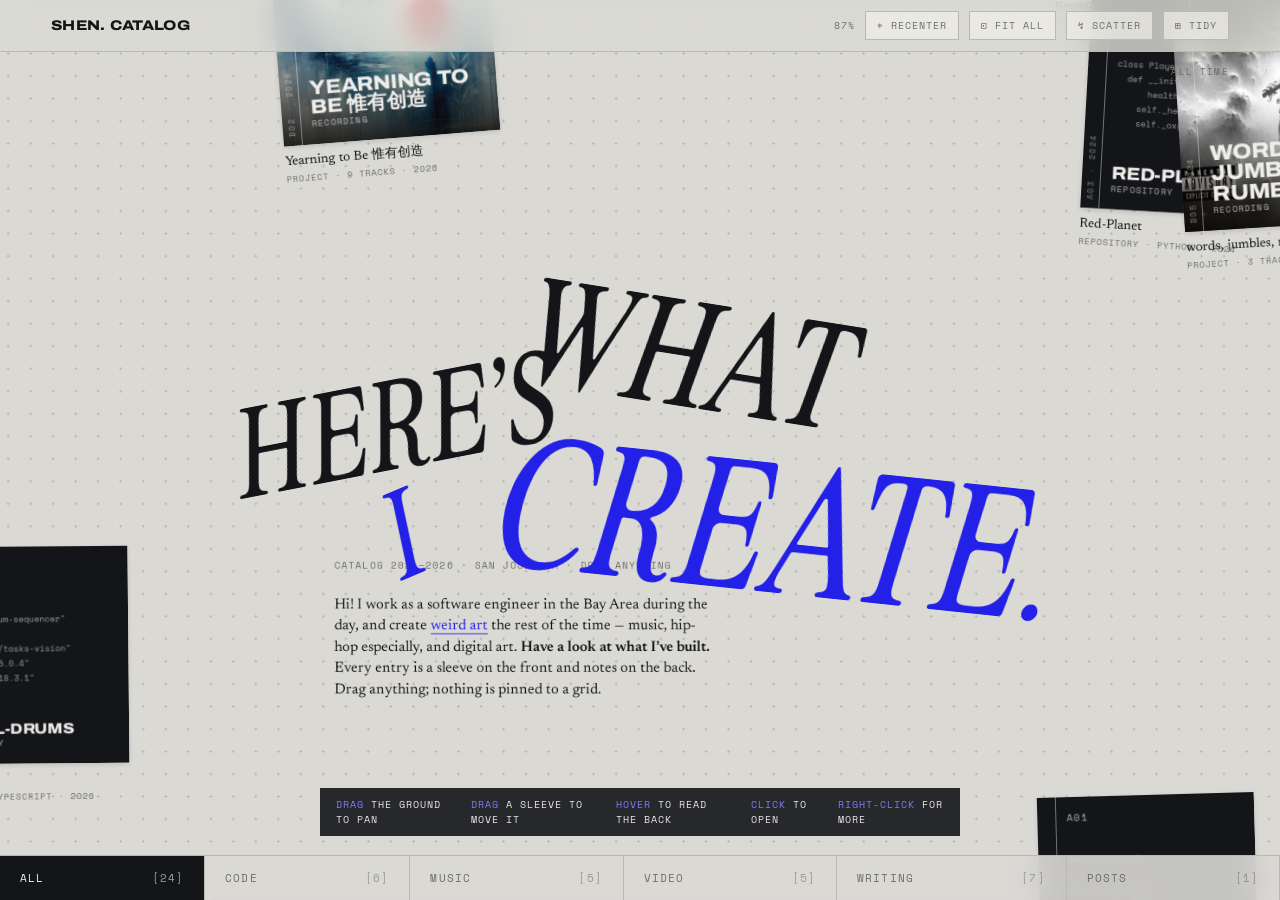
==== canvas_ver/index.html @ f528003b "bug fix" ====
<!DOCTYPE html>
<html lang="en">
<head>
<meta charset="utf-8">
<meta name="viewport" content="width=device-width, initial-scale=1, maximum-scale=1, user-scalable=no">
<title>shen. catalog</title>
<link rel="icon" type="image/png" sizes="32x32" href="favicon-32.png">
<link rel="icon" type="image/png" sizes="512x512" href="favicon.png">
<link rel="apple-touch-icon" href="apple-touch-icon.png">
<link rel="preconnect" href="https://fonts.googleapis.com">
<link rel="preconnect" href="https://fonts.gstatic.com" crossorigin>
<link href="https://fonts.googleapis.com/css2?family=Archivo:wdth,wght@62..125,400..900&family=Newsreader:ital,opsz,wght@0,6..72,300..600;1,6..72,300..500&family=Space+Mono:wght@400;700&family=Syne:wght@700;800&family=Bricolage+Grotesque:opsz,wght@12..96,400..800&family=Sedgwick+Ave+Display&family=Rubik+Wet+Paint&family=Kablammo&display=swap" rel="stylesheet">   <!-- TEMP: 4-9 are headline trials -->
<style>
/* Self-hosted from the user's own licence — see fonts/ */
@font-face{
  font-family:"ZT Formom";
  src:url("fonts/ZTFormom-Regular.woff2") format("woff2");
  font-weight:400; font-style:normal; font-display:swap;
}
@font-face{
  font-family:"ZT Formom";
  src:url("fonts/ZTFormom-Italic.woff2") format("woff2");
  font-weight:400; font-style:italic; font-display:swap;
}

:root{
  --page:#DAD9D4;
  --paper:#EFEEEA;
  --ash:#C6C5BF;
  --ink:#131519;
  --ink-soft:#6E6F6A;
  --rule:#B9B8B2;
  --accent:#2320E8;        /* electric blue */
  --accent-deep:#1512A0;
  --accent-lift:#7C7AFF;   /* lifted, for use on the dark detail panel */

  --panel:#191919;
  --panel-line:#2C2C2C;
  --panel-text:#E8E7E3;
  --panel-soft:#8F8F8F;

  --display:"Archivo","Helvetica Neue",Arial,sans-serif;
  --body:"Newsreader",Georgia,"Times New Roman",serif;
  --mono:"Space Mono",ui-monospace,SFMono-Regular,Menlo,monospace;

  /* the big headline, swappable — see the FONTS trial block */
  --hero-family:"ZT Formom","Archivo",sans-serif;
  --hero-vf:normal;
  --hero-weight:400;
  --hero-style:italic;   /* option 2 — the drawn Italic cut */
  --hero-size:118px;
  --hero-lh:.84;
  --hero-ls:-.01em;
  --hero-tt:uppercase;

  --gutter:clamp(18px,4vw,56px);
  --bar:52px;
}

*{box-sizing:border-box}
html,body{margin:0;padding:0;height:100%;overflow:hidden;overscroll-behavior:none}
body{
  background:var(--page);
  color:var(--ink);
  font-family:var(--body);
  font-size:17px;
  line-height:1.5;
  -webkit-font-smoothing:antialiased;
  touch-action:none;
}
a{color:inherit}
button{font:inherit;color:inherit}

.mono{
  font-family:var(--mono);
  font-size:11px;
  letter-spacing:.1em;
  text-transform:uppercase;
}

/* ══════════════ the plane ══════════════ */

#canvas{
  position:fixed;
  inset:0;
  cursor:grab;
  user-select:none;
  -webkit-user-select:none;
  background-image:radial-gradient(circle, rgba(19,21,25,.16) 1px, transparent 1px);
  background-size:26px 26px;
  background-position:0 0;
}
#canvas.is-panning{cursor:grabbing}

#plane{
  position:absolute;
  top:0;left:0;
  width:0;height:0;
  transform-origin:0 0;
  will-change:transform;
}
#plane.is-eased{transition:transform .58s cubic-bezier(.22,.72,.16,1)}

/* every free-floating thing on the plane */
.node{
  position:absolute;
  margin:0;
  transform-origin:50% 50%;
  cursor:grab;
  user-select:none;
  -webkit-user-select:none;
  transition:opacity .3s ease, filter .3s ease;
}
.node.is-dragging{cursor:grabbing}
.node.is-dimmed{opacity:.14;filter:saturate(.2);pointer-events:none}
/* while a filter has gathered the matches, the rest step off the plane */
.node.is-hidden{opacity:0;pointer-events:none}

/* ══════════════ the sleeve ══════════════ */

.sleeve{
  width:100%;
  aspect-ratio:1/1;
  perspective:1400px;
}
.sleeve__inner{
  position:relative;
  width:100%;
  height:100%;
  transform-style:preserve-3d;
  transition:transform .62s cubic-bezier(.2,.75,.2,1), box-shadow .3s ease;
  box-shadow:0 2px 5px rgba(19,21,25,.14);
}
.node:hover .sleeve__inner{box-shadow:0 22px 46px rgba(19,21,25,.26)}
.node.is-dragging .sleeve__inner{
  box-shadow:0 34px 70px rgba(19,21,25,.34);
  transition:box-shadow .18s ease;
}
.node.is-flipped .sleeve__inner{transform:rotateY(180deg)}
.node:focus-visible{outline:none}
.node:focus-visible .sleeve__inner{outline:2px solid var(--accent);outline-offset:5px}

.face{
  position:absolute;
  inset:0;
  backface-visibility:hidden;
  -webkit-backface-visibility:hidden;
  overflow:hidden;
  display:flex;
  flex-direction:column;
}
.face--back{
  transform:rotateY(180deg);
  background:var(--paper);
  border:1px solid var(--ink);
  padding:16px;
  justify-content:space-between;
}

.spine{
  position:absolute;
  left:0;top:0;bottom:0;
  width:22px;
  border-right:1px solid currentColor;
  opacity:.5;
  display:flex;
  align-items:flex-end;
  justify-content:center;
  padding-bottom:10px;
}
.spine span{
  writing-mode:vertical-rl;
  transform:rotate(180deg);
  font-family:var(--mono);
  font-size:9px;
  letter-spacing:.18em;
}

.face--front{padding:16px 16px 16px 34px;justify-content:space-between}
.face--code{background:var(--ink);color:var(--paper)}
.face--music{background:var(--accent);color:var(--paper)}

/* real sleeve art, full-bleed under the type */
.art{position:absolute;inset:0;width:100%;height:100%;object-fit:cover;z-index:0}
.face--music:has(.art)::after{
  content:"";position:absolute;inset:0;z-index:1;pointer-events:none;
  background:linear-gradient(180deg,
    rgba(12,10,8,.58) 0%, rgba(12,10,8,0) 30%,
    rgba(12,10,8,0) 46%, rgba(12,10,8,.88) 100%);
}
.face--music > *:not(.art):not(.spine){position:relative;z-index:2}
.face--music .spine{z-index:2}
.face--video{background:var(--paper);color:var(--ink);border:1px solid var(--ink)}
.face--writing{background:var(--paper);color:var(--ink);border:1px solid var(--ink)}
.face--post{background:var(--ash);color:var(--ink);border:1px solid var(--ink)}

.cover__no{font-family:var(--mono);font-size:11px;letter-spacing:.12em;opacity:.75}
.cover__title{
  font-family:var(--display);
  font-variation-settings:"wdth" 112,"wght" 800;
  /* sleeves are not all one size (a post is 198px, a film 268px), so the
     title scales with its own sleeve instead of overrunning the small ones */
  font-size:calc(var(--sleeve, 250) * 0.092px);
  overflow-wrap:break-word;
  hyphens:auto;
  line-height:.95;
  letter-spacing:-.01em;
  text-transform:uppercase;
  margin:0;
}
.cover__foot{font-family:var(--mono);font-size:10px;letter-spacing:.12em;text-transform:uppercase;opacity:.75}

.frag{font-family:var(--mono);font-size:10px;line-height:1.7;opacity:.62;white-space:pre;overflow:hidden;margin:0}
.disc{
  align-self:center;width:46%;aspect-ratio:1;border-radius:50%;
  border:1px solid currentColor;display:grid;place-items:center;position:relative;
}
.disc::before,.disc::after{content:"";position:absolute;border-radius:50%;border:1px solid currentColor;opacity:.45}
.disc::before{inset:9%}
.disc::after{inset:20%}
.disc b{width:12%;aspect-ratio:1;border-radius:50%;background:currentColor;position:relative;z-index:1}
.frame{flex:1;margin:10px 0;border-top:9px solid var(--ink);border-bottom:9px solid var(--ink);display:grid;place-items:center}
.frame svg{width:34px;height:34px}
.frame--still{display:block;overflow:hidden;min-height:0}
.frame--still img{width:100%;height:100%;object-fit:cover;display:block}
.pull{font-family:var(--body);font-size:17px;line-height:1.28;margin:0;max-width:22ch}
.pull span{color:var(--accent)}
.postmark{font-family:var(--display);font-variation-settings:"wdth" 62,"wght" 900;font-size:72px;line-height:.7;color:var(--accent)}

/* liner back */
.liner__top{display:flex;justify-content:space-between;color:var(--ink-soft)}
.liner__title{
  font-family:var(--display);
  font-variation-settings:"wdth" 100,"wght" 750;
  font-size:18px;line-height:1.05;text-transform:uppercase;margin:14px 0 8px;
}
.liner__body{font-size:14px;line-height:1.35;margin:0;color:#2A2C30}
.liner__rows{
  margin:12px 0 0;border-top:1px solid var(--rule);
  font-family:var(--mono);font-size:10px;letter-spacing:.06em;
  text-transform:uppercase;color:var(--ink-soft);
}
.liner__row{display:flex;justify-content:space-between;gap:8px;padding:5px 0;border-bottom:1px solid var(--rule)}
.liner__row b{color:var(--ink);font-weight:400}
.liner__scroll{overflow:hidden;flex:1;min-height:0}
.liner__cta{
  margin-top:12px;display:inline-flex;align-items:center;gap:7px;
  font-family:var(--mono);font-size:10px;letter-spacing:.14em;text-transform:uppercase;
  color:var(--accent);border-bottom:1px solid var(--accent);padding-bottom:2px;
}

/* caption under sleeve */
.caption{padding-top:10px;pointer-events:none}
.caption__title{font-family:var(--body);font-size:15px;line-height:1.2;margin:0 0 3px}
.caption__meta{margin:0;color:var(--ink-soft);font-family:var(--mono);font-size:10px;letter-spacing:.1em;text-transform:uppercase}

/* ══════════════ title block on the plane ══════════════ */

.titleblock{width:620px}

/* each headline word is its own object on the plane */
.word{
  font-family:var(--hero-family);
  font-variation-settings:var(--hero-vf);
  font-weight:var(--hero-weight);
  font-style:var(--hero-style);
  line-height:.8;
  letter-spacing:var(--hero-ls);
  text-transform:var(--hero-tt);
  white-space:nowrap;
  color:var(--ink);
  padding:.06em .04em;
}
.word--accent{color:var(--accent)}
.word:hover{filter:drop-shadow(0 10px 18px rgba(19,21,25,.22))}
.node.is-dragging.word{filter:drop-shadow(0 26px 40px rgba(19,21,25,.32))}
.titleblock .eyebrow{color:var(--ink-soft);margin:0 0 18px}
.titleblock .note{margin:26px 0 0;max-width:44ch;font-size:17px;line-height:1.45}
.titleblock .note b{font-weight:600}
.titleblock .note a{color:var(--accent);text-decoration:none;border-bottom:1px solid var(--accent)}
.titleblock .note a:hover{color:var(--accent-deep);border-color:var(--accent-deep)}


/* ══════════════ the period plug ══════════════ */

/* Tucked against the right edge. Closed it is just its own readout; clicking
   unrolls a long, tight strip. No card around it. */
.plug{
  position:fixed;
  top:calc(var(--bar) + 13px);
  right:var(--gutter);
  z-index:30;
  display:flex;flex-direction:column;align-items:flex-end;gap:6px;
  user-select:none;
}
.plug__toggle{
  all:unset;cursor:pointer;
  font-family:var(--mono);font-size:9px;letter-spacing:.13em;text-transform:uppercase;
  color:var(--ink-soft);
  transition:color .18s ease;
}
.plug__toggle:hover{color:var(--ink)}
.plug__toggle:focus-visible{outline:2px solid var(--accent);outline-offset:3px}
.plug.is-open .plug__toggle{color:var(--ink)}

.plug__body{
  width:320px;
  opacity:0;
  visibility:hidden;          /* authoritative: never a ghost mid-transition */
  transform:translateY(-5px);
  pointer-events:none;
  transition:opacity .2s ease,
             transform .22s cubic-bezier(.2,.75,.2,1),
             visibility 0s linear .2s;
}
.plug.is-open .plug__body{
  opacity:1;
  visibility:visible;
  transform:none;
  pointer-events:auto;
  transition-delay:0s;
}

.plug__strip{
  position:relative;width:100%;height:11px;
  background:rgba(239,238,234,.7);
  cursor:ew-resize;
  overflow:hidden;
}
.plug__wash{position:absolute;inset:0;pointer-events:none}
.plug__band{
  position:absolute;top:0;bottom:0;
  background:rgba(19,21,25,.10);
  border-left:1px solid var(--ink);
  border-right:1px solid var(--ink);
  pointer-events:none;
  transition:left .2s cubic-bezier(.2,.75,.2,1),
             width .2s cubic-bezier(.2,.75,.2,1),
             opacity .2s ease;
}
.plug__scale{
  display:flex;justify-content:space-between;
  margin-top:3px;
  font-family:var(--mono);font-size:8px;letter-spacing:.1em;color:var(--ink-soft);
}

@media(max-width:720px){
  /* mobile just needs the work to show up */
  .plug{display:none}
}

/* ══════════════ chrome ══════════════ */

.topbar{
  position:fixed;top:0;left:0;right:0;z-index:30;
  height:var(--bar);
  display:flex;align-items:center;justify-content:space-between;gap:16px;
  padding:0 var(--gutter);
  background:rgba(218,217,212,.82);
  backdrop-filter:blur(14px);
  -webkit-backdrop-filter:blur(14px);
  border-bottom:1px solid var(--rule);
  pointer-events:none;
}
.topbar > *{pointer-events:auto}
.topbar__name{
  font-family:var(--display);
  font-variation-settings:"wdth" 118,"wght" 800;
  font-size:14px;letter-spacing:.02em;text-transform:uppercase;
}
.topbar__right{display:flex;align-items:center;gap:10px;color:var(--ink-soft)}

.tool{
  border:1px solid var(--rule);
  background:rgba(239,238,234,.7);
  padding:6px 11px;
  font-family:var(--mono);font-size:10px;letter-spacing:.1em;text-transform:uppercase;
  cursor:pointer;
  transition:background .16s ease, border-color .16s ease, color .16s ease;
}
.tool:hover{background:var(--paper);border-color:var(--ink);color:var(--ink)}
.tool[aria-pressed="true"]{background:var(--ink);border-color:var(--ink);color:var(--paper)}

.zoomreadout{
  font-family:var(--mono);font-size:10px;letter-spacing:.1em;
  color:var(--ink-soft);min-width:44px;text-align:right;
}

/* bottom rail: filters */
.rail{
  position:fixed;left:0;right:0;bottom:0;z-index:30;
  display:flex;align-items:stretch;
  background:rgba(218,217,212,.9);
  backdrop-filter:blur(14px);
  -webkit-backdrop-filter:blur(14px);
  border-top:1px solid var(--rule);
  overflow-x:auto;
}
.chip{
  flex:1 0 auto;
  display:flex;align-items:center;justify-content:space-between;gap:14px;
  padding:14px 20px;
  border:0;border-right:1px solid var(--rule);
  background:transparent;cursor:pointer;
  font-family:var(--mono);font-size:11px;letter-spacing:.1em;text-transform:uppercase;
  color:var(--ink-soft);
  transition:background .16s ease,color .16s ease;
}
.chip:hover:not(:disabled){background:var(--paper);color:var(--ink)}
/* the pressed state has to out-rank :hover, or the active chip goes pale under the cursor */
.chip[aria-pressed="true"]:not(:disabled){background:var(--ink);color:var(--paper)}
.chip:disabled{opacity:.4;cursor:default}
.chip .count{opacity:.6}

/* hint, fades out */
.hint{
  position:fixed;left:50%;bottom:64px;transform:translateX(-50%);
  z-index:29;
  display:flex;gap:18px;align-items:center;
  padding:9px 16px;
  background:rgba(19,21,25,.9);
  color:var(--panel-text);
  font-family:var(--mono);font-size:10px;letter-spacing:.1em;text-transform:uppercase;
  pointer-events:none;
  transition:opacity .6s ease;
}
.hint b{color:var(--accent-lift);font-weight:400}
.hint.is-gone{opacity:0}

/* TEMP — readout for the font (1-9) and headline-layout (Q) switches. */
.accenttag{
  position:fixed;left:var(--gutter);bottom:64px;z-index:29;
  padding:7px 13px;
  background:var(--accent);color:#FFF6F1;
  font-family:var(--mono);font-size:10px;letter-spacing:.12em;text-transform:uppercase;
  opacity:0;transition:opacity .25s ease;pointer-events:none;
}
.accenttag.is-show{opacity:1}

/* ══════════════ right-click menu ══════════════ */

.ctxmenu{
  position:fixed;z-index:60;
  min-width:184px;
  background:var(--paper);
  border:1px solid var(--ink);
  box-shadow:0 18px 40px rgba(19,21,25,.28);
  display:none;
  padding:4px 0;
}
.ctxmenu.is-open{display:block}
.ctxmenu__head{
  padding:8px 13px 9px;
  border-bottom:1px solid var(--rule);
  font-family:var(--mono);font-size:9.5px;letter-spacing:.12em;text-transform:uppercase;
  color:var(--ink-soft);
  white-space:nowrap;overflow:hidden;text-overflow:ellipsis;
}
.ctxmenu button{
  display:flex;width:100%;justify-content:space-between;gap:18px;
  padding:8px 13px;border:0;background:transparent;text-align:left;cursor:pointer;
  font-family:var(--mono);font-size:10.5px;letter-spacing:.06em;text-transform:uppercase;
  color:var(--ink);
}
.ctxmenu button:hover{background:var(--ink);color:var(--paper)}
.ctxmenu button:hover kbd{color:var(--paper)}
.ctxmenu kbd{font-family:var(--mono);font-size:9.5px;color:var(--ink-soft);background:none}

/* ══════════════ detail page — dark, so the player sits flush in it ══════════════ */

.detail{
  position:fixed;inset:0;z-index:70;
  display:none;
  background:rgba(12,13,15,.66);
  backdrop-filter:blur(3px);
  -webkit-backdrop-filter:blur(3px);
}
.detail.is-open{display:block}
.detail__sheet{
  position:absolute;
  top:0;right:0;bottom:0;
  width:min(660px,100%);
  background:var(--panel);
  color:var(--panel-text);
  border-left:1px solid var(--panel-line);
  overflow-y:auto;
  padding:clamp(24px,4vw,46px);
  animation:slide .42s cubic-bezier(.2,.75,.2,1);
  scrollbar-color:var(--panel-line) transparent;
}
@keyframes slide{from{transform:translateX(28px);opacity:0}to{transform:none;opacity:1}}

.detail__close{
  position:absolute;top:16px;right:clamp(24px,4vw,46px);
  border:1px solid var(--panel-line);background:transparent;
  padding:6px 11px;cursor:pointer;
  font-family:var(--mono);font-size:10px;letter-spacing:.1em;text-transform:uppercase;
  color:var(--panel-soft);
}
.detail__close:hover{border-color:var(--panel-soft);color:var(--panel-text)}

.detail__no{
  font-family:var(--mono);font-size:10px;letter-spacing:.14em;text-transform:uppercase;
  color:var(--accent-lift);
}
.detail__title{
  font-family:var(--display);
  font-variation-settings:"wdth" 116,"wght" 830;
  font-size:clamp(32px,5vw,58px);
  line-height:.9;letter-spacing:-.02em;text-transform:uppercase;
  color:var(--panel-text);
  margin:14px 0 0;
}
.detail__format{
  margin:14px 0 0;
  font-family:var(--mono);font-size:10px;letter-spacing:.12em;text-transform:uppercase;
  color:var(--panel-soft);
}
.detail__blurb{margin:24px 0 0;font-size:19px;line-height:1.42;max-width:52ch;color:var(--panel-text)}
.detail__alt{margin:10px 0 0;font-size:15px;line-height:1.4;color:var(--panel-soft);max-width:52ch}

/* no wrapper chrome — the embed brings its own card, let it meet the sheet directly.
   the player itself lives in #deck, which parks over this reserved box; the slot only
   holds the space so the sheet's rhythm is unchanged. */
.detail__slot{margin:28px 0 0}
.detail__slot--ratio{aspect-ratio:16/9}

/* a record we can play ourselves: sleeve on the left, the transport lives in the bar */
.record{display:flex;gap:20px;align-items:flex-end;height:auto!important}
.record__art{
  width:clamp(120px,26%,172px);aspect-ratio:1;object-fit:cover;
  border:1px solid var(--panel-line);background:#0F1013;flex:0 0 auto;
}
.record__side{flex:1 1 auto;min-width:0;padding-bottom:4px}
.record__play{
  display:inline-flex;align-items:center;gap:10px;
  border:1px solid var(--panel-text);background:transparent;color:var(--panel-text);
  padding:10px 16px;cursor:pointer;
  font-family:var(--mono);font-size:11px;letter-spacing:.14em;text-transform:uppercase;
}
.record__play:hover{background:var(--panel-text);color:var(--panel)}
.record__play svg{width:11px;height:11px;fill:currentColor}
.record__note{
  margin:12px 0 0;
  font-family:var(--mono);font-size:10px;letter-spacing:.1em;text-transform:uppercase;
  color:var(--panel-soft);
}

/* tracklist rows become the queue once we own the audio */
.detail__track--live{cursor:pointer}
.detail__track--live:hover span:first-child{color:var(--accent-lift)}
.detail__track--on span:first-child{color:var(--accent-lift)}
.detail__track--on span:first-child::before{content:"▸ ";}

/* shown instead of a player when the deck is busy with another record */
.detail__takeover{
  width:100%;height:100%;
  display:flex;align-items:center;justify-content:center;gap:10px;
  padding:20px;text-align:center;
  border:1px dashed var(--panel-line);background:transparent;cursor:pointer;
  font-family:var(--mono);font-size:10.5px;letter-spacing:.1em;text-transform:uppercase;
  color:var(--panel-soft);
}
.detail__takeover:hover{border-color:var(--panel-soft);color:var(--panel-text)}

.detail__rows{
  margin:28px 0 0;border-top:1px solid var(--panel-line);
  font-family:var(--mono);font-size:10.5px;letter-spacing:.06em;text-transform:uppercase;
  color:var(--panel-soft);
}
.detail__rows .liner__row{padding:9px 0;border-bottom:1px solid var(--panel-line)}
.detail__rows .liner__row b{color:var(--panel-text)}

.detail__tracks{margin:28px 0 0}
.detail__tracks h4{
  margin:0 0 10px;
  font-family:var(--mono);font-size:10px;letter-spacing:.14em;text-transform:uppercase;
  color:var(--panel-soft);font-weight:400;
}
.detail__track{
  display:flex;justify-content:space-between;gap:16px;
  padding:7px 0;border-bottom:1px solid var(--panel-line);
  font-size:15px;color:var(--panel-text);
}
.detail__track span:last-child{font-family:var(--mono);font-size:11px;color:var(--panel-soft)}

.detail__cta{
  margin-top:30px;display:inline-flex;align-items:center;gap:9px;
  font-family:var(--mono);font-size:11px;letter-spacing:.14em;text-transform:uppercase;
  color:#F7F2EE;background:var(--accent);padding:12px 18px;text-decoration:none;
}
.detail__cta:hover{background:var(--accent-deep)}
/* nothing to link to yet — a ghost, not a faded button */
.detail__cta--soon{background:transparent;border:1px solid var(--panel-line);color:var(--panel-soft);cursor:default}

/* ══════════════ the reader ══════════════
   An article is a real page: its own file, its own <head>, its own CSS, its own
   URL, and landing on it directly still serves exactly that. What we cannot do
   is *navigate* to it from here — a top-level navigation tears this document
   down and takes barAudio with it. So the catalog frames the article instead
   and pushes its real address. The bar outranks this at z 75, so the music
   plays straight through and stays under your thumb while you read. */
.reader{
  position:fixed;inset:0;z-index:74;
  background:var(--page);
  display:none;
}
.reader.is-open{display:block}
.reader__frame{display:block;width:100%;height:100%;border:0}

/* ══════════════ the now-playing bar ══════════════
   our own transport over our own <audio>, because a cross-origin embed can be neither
   styled nor controlled. the <audio> lives in the bar and the bar never unmounts, so
   sound carries across panning, filtering and every sheet you open. */
.bar{
  position:fixed;
  right:var(--bar-r,var(--gutter));
  bottom:var(--bar-b,calc(var(--rail-h,48px) + 16px));
  z-index:75;
  --bar-w:min(430px,calc(100vw - 2 * var(--gutter)));
  /* closed it is the sleeve and nothing else — no pane, no padding, no border.
     the glass lives on ::before and fades in only when the tile opens. */
  width:48px;
  display:none;align-items:center;gap:13px;
  padding:0;
  border-radius:12px;
  overflow:hidden;                  /* the transport is clipped away when closed */
  color:var(--ink);
  cursor:grab;
  touch-action:none;                /* we drag it ourselves */
  background:none;
  border:0;
  box-shadow:0 8px 20px rgba(19,21,25,.28);   /* the sleeve's own drop, not a pane's */
  animation:deck-rise .3s cubic-bezier(.2,.75,.2,1);
  transition:width .34s cubic-bezier(.2,.75,.2,1),
             padding .34s cubic-bezier(.2,.75,.2,1),
             border-radius .3s ease,
             box-shadow .28s ease;
}
/* white glass: a bright tint over a heavy blur, a near-white hairline, and a
   highlight along the top edge — the catch of light is what reads as a pane */
.bar::before{
  content:"";position:absolute;inset:0;z-index:0;
  border-radius:inherit;
  background:
    linear-gradient(180deg,rgba(255,255,255,.66),rgba(255,255,255,.34)),
    rgba(255,255,255,.22);
  backdrop-filter:blur(24px) saturate(180%);
  -webkit-backdrop-filter:blur(24px) saturate(180%);
  border:1px solid rgba(255,255,255,.72);
  box-shadow:
    inset 0 1px 0 rgba(255,255,255,.9),
    0 16px 40px rgba(19,21,25,.20),
    0 2px 6px rgba(19,21,25,.10);
  opacity:0;transition:opacity .26s ease;
  pointer-events:none;
}
.bar:hover::before,.bar.is-open::before{opacity:1}
/* without backdrop-filter the tint alone would be a smear — go opaque instead */
@supports not ((backdrop-filter:blur(1px)) or (-webkit-backdrop-filter:blur(1px))){
  .bar::before{background:rgba(244,243,240,.97);border-color:rgba(19,21,25,.14)}
}
.bar.is-live{display:flex}
.bar > *{position:relative;z-index:1}        /* above the pane */
.bar:hover,.bar.is-open{
  width:var(--bar-w);padding:10px 12px 15px;border-radius:16px;
  box-shadow:none;                            /* ::before carries it once open */
}
.bar.is-dragging{cursor:grabbing;transition:none}
.bar.is-dragging *{pointer-events:none}

/* the sleeve is the one thing that never hides */
.bar__cover{
  position:relative;flex:0 0 auto;
  width:48px;height:48px;border-radius:12px;overflow:hidden;
  transition:width .34s cubic-bezier(.2,.75,.2,1),
             height .34s cubic-bezier(.2,.75,.2,1),
             border-radius .3s ease,
             box-shadow .28s ease;
}
.bar:hover .bar__cover,.bar.is-open .bar__cover{box-shadow:0 1px 3px rgba(19,21,25,.3)}
.bar:hover .bar__cover,.bar.is-open .bar__cover{width:38px;height:38px;border-radius:7px}
.bar__art{display:block;width:100%;height:100%;object-fit:cover;background:rgba(19,21,25,.1)}

/* three bars over the sleeve, so a closed tile still says it is playing */
.bar__eq{
  position:absolute;left:0;right:0;bottom:0;height:64%;
  display:flex;align-items:flex-end;justify-content:center;gap:2px;
  padding-bottom:5px;
  background:linear-gradient(180deg,rgba(10,11,13,0),rgba(10,11,13,.6));
  transition:opacity .16s ease;
}
.bar__eq i{
  width:2px;height:4px;border-radius:1px;background:#FFF;transform-origin:bottom;
  animation:eq .78s ease-in-out infinite alternate;
}
.bar__eq i:nth-child(2){animation-duration:.54s}
.bar__eq i:nth-child(3){animation-duration:.96s}
@keyframes eq{from{transform:scaleY(1)}to{transform:scaleY(3.6)}}
.bar.is-paused .bar__eq i{animation-play-state:paused}
/* open, the transport says it better than the bars do */
.bar:hover .bar__eq,.bar.is-open .bar__eq{opacity:0}

/* everything but the sleeve fades in as the tile opens */
.bar__transport,.bar__id,.bar__more,.bar__seek{opacity:0;transition:opacity .16s ease}
.bar:hover .bar__transport,.bar.is-open .bar__transport,
.bar:hover .bar__id,.bar.is-open .bar__id,
.bar:hover .bar__more,.bar.is-open .bar__more,
.bar:hover .bar__seek,.bar.is-open .bar__seek{opacity:1;transition-delay:.09s}

.bar__transport{display:flex;align-items:center;gap:11px;flex:0 0 auto}
.bar__btn{
  border:0;background:transparent;cursor:pointer;color:var(--ink);
  padding:2px;line-height:0;
}
.bar__btn svg{fill:currentColor;display:block}
.bar__btn--step svg{width:20px;height:20px}
.bar__btn--play svg{width:26px;height:26px}
.bar__btn--loop svg{width:17px;height:17px}
.bar__btn--loop{color:rgba(19,21,25,.42)}
.bar__btn--loop[aria-pressed="true"]{color:var(--accent)}
.bar__btn:hover{color:var(--accent)}
.bar__btn:focus-visible{outline:2px solid var(--accent);outline-offset:3px}

.bar__id{flex:1 1 auto;min-width:0;display:flex;flex-direction:column;gap:2px}
.bar__title{
  font-size:15px;font-weight:500;
  overflow:hidden;text-overflow:ellipsis;white-space:nowrap;
}
.bar__sub{
  font-family:var(--mono);font-size:9.5px;letter-spacing:.12em;text-transform:uppercase;
  color:var(--ink-soft);
  overflow:hidden;text-overflow:ellipsis;white-space:nowrap;
}
.bar__more{
  flex:0 0 auto;border:0;background:transparent;cursor:pointer;
  color:rgba(19,21,25,.5);letter-spacing:.16em;font-size:15px;padding:4px 6px;
}
.bar__more:hover{color:var(--ink)}

.bar__seek{
  position:absolute;left:12px;right:12px;bottom:7px;height:3px;
  background:rgba(19,21,25,.16);border-radius:2px;overflow:hidden;cursor:pointer;
}
/* the line is 3px but the grab area is not */
.bar__seek::before{content:"";position:absolute;left:0;right:0;top:-7px;height:14px}
.bar__seek i{display:block;height:100%;width:0;background:var(--ink)}
.bar__seek:hover i{background:var(--accent)}

/* the menu lives outside .bar, which clips — JS parks it over whatever corner
   the tile has been dragged to */
.bar__menu{
  position:fixed;z-index:76;
  min-width:196px;
  border-radius:12px;overflow:hidden;
  background:
    linear-gradient(180deg,rgba(255,255,255,.72),rgba(255,255,255,.42)),
    rgba(255,255,255,.24);
  backdrop-filter:blur(24px) saturate(180%);
  -webkit-backdrop-filter:blur(24px) saturate(180%);
  border:1px solid rgba(255,255,255,.72);
  box-shadow:inset 0 1px 0 rgba(255,255,255,.9),0 16px 38px rgba(19,21,25,.22);
  display:none;flex-direction:column;
}
.bar__menu.is-open{display:flex}
.bar__menu button,.bar__menu a{
  border:0;background:transparent;text-align:left;text-decoration:none;cursor:pointer;
  padding:11px 14px;color:var(--ink-soft);
  font-family:var(--mono);font-size:10px;letter-spacing:.1em;text-transform:uppercase;
}
.bar__menu button:hover,.bar__menu a:hover{background:rgba(255,255,255,.5);color:var(--ink)}

@media(max-width:720px){
  /* no hover on a phone — the tile opens on tap and fills the width when it does */
  .bar{--bar-w:calc(100vw - 24px);gap:11px}
  .bar.is-open{padding:9px 10px 14px}
  .bar__transport{gap:9px}
  .bar__sub{display:none}
}

/* ══════════════ the deck — the player that outlives the sheet ══════════════
   it never changes parents: moving an iframe in the DOM reloads it and the sound cuts
   out. it only repositions — parked over the sheet's slot, or docked in the corner. */
.deck{position:fixed;z-index:80;display:none;box-sizing:border-box}
.deck.is-live{display:block}
.deck__media{overflow:hidden}
.deck__media iframe,
.deck__media video{display:block;width:100%;height:100%;border:0;background:transparent}
.deck__media video{background:#000}
.deck__bar{display:none}

/* docked: a now-playing row along the bottom. the embed is rendered wide and scaled
   down to bar height, so its own transport keeps working at a fraction of the size. */
/* docked, the video is the whole widget — no pane around it, the way the music
   tile is just its sleeve. the only chrome is a close button on hover. */
.deck.deck--docked{   /* beats .deck.is-live{display:block} on specificity */
  right:var(--gutter);bottom:calc(var(--rail-h,48px) + 16px);
  width:min(440px,calc(100vw - 2 * var(--gutter)));
  display:block;
  padding:0;border:0;background:none;
  border-radius:12px;
  box-shadow:0 12px 30px rgba(19,21,25,.32);
  animation:deck-rise .32s cubic-bezier(.2,.75,.2,1);
}
.deck--docked .deck__media{border-radius:12px}
.deck--docked .deck__bar{
  position:absolute;top:8px;right:8px;z-index:2;
  display:flex;gap:6px;
  opacity:0;transition:opacity .16s ease;
}
.deck--docked:hover .deck__bar,
.deck--docked:focus-within .deck__bar{opacity:1}
.deck--docked .deck__btn{
  width:30px;height:30px;padding:0;
  display:grid;place-items:center;
  color:#FFF;border:0;background:transparent;cursor:pointer;
  opacity:.9;
  filter:drop-shadow(0 1px 3px rgba(0,0,0,.55));
  transition:transform .15s ease,opacity .15s ease;
}
.deck--docked .deck__btn svg{width:15px;height:15px;display:block}
/* leaving is a decision — the cross grows under the cursor, nothing else */
.deck--docked .deck__btn:hover,
.deck--docked .deck__btn:focus-visible{opacity:1;transform:scale(1.4)}
.deck--docked .deck__btn:focus-visible{outline:2px solid #FFF;outline-offset:2px}
/* and the band under it deepens, so the whole corner reads as the way out */
.deck--docked .deck__bar:hover ~ .deck__scrim--top{
  background:linear-gradient(180deg,
    rgba(20,21,24,.94) 0%,
    rgba(20,21,24,.56) 52%,
    rgba(20,21,24,0) 100%);
}

/* Instead of a button sitting on a plate: neutral-grey bands washing the top and
   bottom edges on hover, with the x living in the top one. They fade out into the
   picture rather than ending on a line.

   These are plain gradients on purpose. backdrop-filter: grayscale() over the
   frame is the obvious way to do this and it makes Chrome stop painting the
   cross-origin iframe entirely — the video vanishes and you see the page behind
   it. Same family as transform: scale() blanking these frames. */
.deck__scrim{display:none}
.deck--docked .deck__scrim{
  display:block;
  position:absolute;left:0;right:0;z-index:1;pointer-events:none;
  opacity:0;transition:opacity .2s ease;
}
.deck--docked .deck__scrim--top{
  top:0;height:58px;border-radius:12px 12px 0 0;
  background:linear-gradient(180deg,
    rgba(28,29,32,.82) 0%,
    rgba(28,29,32,.44) 52%,
    rgba(28,29,32,0) 100%);
}
.deck--docked .deck__scrim--bot{
  bottom:0;height:42px;border-radius:0 0 12px 12px;
  background:linear-gradient(0deg,
    rgba(28,29,32,.72) 0%,
    rgba(28,29,32,.32) 55%,
    rgba(28,29,32,0) 100%);
}
.deck--docked:hover .deck__scrim,
.deck--docked:focus-within .deck__scrim{opacity:1}
/* the player shows what is playing, so this is for screen readers only */
.deck__now{position:absolute;width:1px;height:1px;overflow:hidden;clip-path:inset(50%);white-space:nowrap}
/* the docked deck is the only place a deck button appears — see .deck--docked
   .deck__btn above. the pane-era styles that used to live here repainted the
   cross ink-dark on hover, which is invisible against the band. */
/* the sheet owns the right side — when it is open, both step out of its way */
.detail.is-open ~ .deck.deck--docked,
.detail.is-open ~ .bar:not(.bar--placed){right:auto;left:var(--gutter)}
@keyframes deck-rise{from{opacity:0;transform:translateY(16px)}to{opacity:1;transform:none}}

@media(max-width:720px){
  /* no room to shrink a wide row into on a phone: full width, buttons underneath */
  .deck.deck--docked{
    left:12px;right:12px;width:auto;bottom:60px;
    flex-direction:column;align-items:stretch;
  }
  .deck--docked .deck__bar{justify-content:flex-end;padding-top:8px}
}

@media(max-width:720px){
  .titleblock{width:min(88vw,560px)}
  .hint{display:none}
  .detail__sheet{width:100%;border-left:0}

  /* The top bar has to survive a phone: at full size the name wrapped to two
     lines and the last button was pushed off the right edge. Recenter and Fit
     all are the ones worth keeping on a small screen; Scatter and Tidy are
     desk-bound play. */
  .topbar{gap:8px;padding:0 12px}
  .topbar__name{font-size:11px;white-space:nowrap}
  .topbar__right{gap:6px}
  .zoomreadout{display:none}
  #btnScatter,#btnTidy{display:none}
  .tool{padding:5px 8px;font-size:9px;white-space:nowrap}
}
@media(prefers-reduced-motion:reduce){
  #plane.is-eased{transition:none}
  .sleeve__inner{transition:none}
  .detail__sheet{animation:none}
}
</style>
</head>
<body>

<div id="canvas">
  <div id="plane"></div>
</div>

<header class="topbar">
  <span class="topbar__name">shen. catalog</span>
  <div class="topbar__right">
    <span class="zoomreadout" id="zoomReadout">100%</span>
    <button class="tool" id="btnRecenter" title="Return to origin (0)">&#8982; Recenter</button>
    <button class="tool" id="btnFit" title="Fit everything in view (F)">&#8865; Fit all</button>
    <button class="tool" id="btnScatter" title="Re-scatter the plane">&#8623; Scatter</button>
    <button class="tool" id="btnTidy" aria-pressed="false" title="Snap to a grid (T)">&#8862; Tidy</button>
  </div>
</header>

<div class="plug" id="plug" aria-label="Filter by period">
  <button class="plug__toggle" id="plugToggle" aria-expanded="false">All time</button>
  <div class="plug__body">
    <div class="plug__strip" id="plugStrip"></div>
    <div class="plug__scale"><span id="plugLo"></span><span id="plugHi"></span></div>
  </div>
</div>
<nav class="rail" id="rail" aria-label="Filter the canvas"></nav>

<div class="hint" id="hint">
  <span><b>drag</b> the ground to pan</span>
  <span><b>drag</b> a sleeve to move it</span>
  <span><b>hover</b> to read the back</span>
  <span><b>click</b> to open</span>
  <span><b>right-click</b> for more</span>
</div>

<div class="accenttag" id="accentTag"></div>

<div class="ctxmenu" id="ctxmenu" role="menu"></div>

<div class="detail" id="detail" role="dialog" aria-modal="true" aria-label="Entry detail">
  <div class="detail__sheet" id="detailSheet"></div>
</div>

<div class="reader" id="reader">
  <iframe class="reader__frame" id="readerFrame" title="Article"></iframe>
</div>

<div class="bar" id="bar">
  <audio id="barAudio" preload="metadata"></audio>
  <div class="bar__cover">
    <img class="bar__art" id="barArt" alt="">
    <span class="bar__eq" aria-hidden="true"><i></i><i></i><i></i></span>
  </div>
  <div class="bar__transport">
    <button class="bar__btn bar__btn--step" data-bar="prev" title="Previous" aria-label="Previous track">
      <svg viewBox="0 0 24 24"><path d="M22 5v14l-9-7zM11 5v14l-9-7z"/></svg></button>
    <button class="bar__btn bar__btn--play" data-bar="toggle" title="Play" aria-label="Play">
      <svg viewBox="0 0 24 24"><path d="M6 3.5 20.5 12 6 20.5z"/></svg></button>
    <button class="bar__btn bar__btn--step" data-bar="next" title="Next" aria-label="Next track">
      <svg viewBox="0 0 24 24"><path d="M2 5v14l9-7zM13 5v14l9-7z"/></svg></button>
    <button class="bar__btn bar__btn--loop" data-bar="loop" aria-pressed="false" title="Repeat" aria-label="Repeat">
      <svg viewBox="0 0 24 24"><path d="M7 7h11v3l5-4.5L18 1v3H4v7h3zm10 10H6v-3l-5 4.5L6 23v-3h14v-7h-3z"/></svg></button>
  </div>
  <div class="bar__id">
    <span class="bar__title" id="barTitle"></span>
    <span class="bar__sub" id="barSub"></span>
  </div>
  <button class="bar__more" data-bar="more" aria-label="More" aria-expanded="false">•••</button>
  <div class="bar__seek" id="barSeek"><i id="barFill"></i></div>
</div>
<div class="bar__menu" id="barMenu"></div>

<div class="deck" id="deck">
  <div class="deck__bar">
    <span class="deck__now"></span>
    <button class="deck__btn" data-deck="eject" title="Close" aria-label="Close">
      <svg viewBox="0 0 24 24" fill="none" stroke="currentColor"
           stroke-width="2.4" stroke-linecap="round"><path d="M5 5l14 14M19 5L5 19"/></svg>
    </button>
  </div>
  <div class="deck__media"></div>
  <div class="deck__scrim deck__scrim--top"></div>
  <div class="deck__scrim deck__scrim--bot"></div>
</div>

<script async src="https://platform.x.com/widgets.js" charset="utf-8"></script>

<script>
/* ═══════════════════════════════════════════════════════
   DATA
   ═══════════════════════════════════════════════════════ */

/* untitled:start — generated by build-untitled.js, do not edit by hand.
   Re-run `node build-untitled.js` after uploading to untitled.stream. */
const UNTITLED = {"nTGmLelVqp0q":{"title":"大四","tracks":[{"t":"四年","d":196,"src":"https://sb.untitled.stream/storage/v1/object/private-transcoded-audio/8d9f7c27-b298-46ce-b6a5-1e1697e74cb6/G286U9QEUwTLwvK1g0vvw.mp3"},{"t":"santa fe","d":108,"src":"https://sb.untitled.stream/storage/v1/object/private-transcoded-audio/8d9f7c27-b298-46ce-b6a5-1e1697e74cb6/K5N8GxHYa1vgpbdogTfXw.mp3"},{"t":"yellow skin","d":96,"src":"https://sb.untitled.stream/storage/v1/object/private-transcoded-audio/8d9f7c27-b298-46ce-b6a5-1e1697e74cb6/diTP7l1PixlYT0GHXlXeq.mp3"},{"t":"FFT","d":152,"src":"https://sb.untitled.stream/storage/v1/object/private-transcoded-audio/8d9f7c27-b298-46ce-b6a5-1e1697e74cb6/3UqnOyqP1ro8AvnbpgLNw.mp3"},{"t":"bread and butter","d":82,"src":"https://sb.untitled.stream/storage/v1/object/private-transcoded-audio/8d9f7c27-b298-46ce-b6a5-1e1697e74cb6/bbiLPlaKtCF3pNUfutgTG.mp3"},{"t":"圣诞节 just verse mix one","d":205,"src":"https://sb.untitled.stream/storage/v1/object/private-transcoded-audio/8d9f7c27-b298-46ce-b6a5-1e1697e74cb6/C69hjeIQ7oQ3v8DxBAS46.mp3"},{"t":"一坨坨","d":165,"src":"https://sb.untitled.stream/storage/v1/object/private-transcoded-audio/8d9f7c27-b298-46ce-b6a5-1e1697e74cb6/8Sxf0b4WG90uf8UDCiybQ.mp3"},{"t":"1999","d":73,"src":"https://sb.untitled.stream/storage/v1/object/private-transcoded-audio/8d9f7c27-b298-46ce-b6a5-1e1697e74cb6/loJuwKD3JTGr6VINPT56F.mp3"},{"t":"玻璃","d":72,"src":"https://sb.untitled.stream/storage/v1/object/private-transcoded-audio/8d9f7c27-b298-46ce-b6a5-1e1697e74cb6/RC36E9Bicm9rqWDyV9Xln.mp3"},{"t":"Lake Michagan","d":57,"src":"https://sb.untitled.stream/storage/v1/object/private-transcoded-audio/8d9f7c27-b298-46ce-b6a5-1e1697e74cb6/QZcxJnqHwCYOhMz531I51.mp3"}]},"gF709g3ZPU0U":{"title":"Yearning to Be 惟有创造","tracks":[{"t":"queen's gambit","d":76,"src":"https://sb.untitled.stream/storage/v1/object/private-transcoded-audio/8d9f7c27-b298-46ce-b6a5-1e1697e74cb6/rti9Ghm6wyv6Tsx1TE796.mp3"},{"t":"sunset, too bright","d":129,"src":"https://sb.untitled.stream/storage/v1/object/private-transcoded-audio/8d9f7c27-b298-46ce-b6a5-1e1697e74cb6/KkZnXkeknAO4be9J9ToNw.mp3"},{"t":"自","d":97,"src":"https://sb.untitled.stream/storage/v1/object/private-transcoded-audio/8d9f7c27-b298-46ce-b6a5-1e1697e74cb6/JOF7yJh7UZLyec9qcD4d9.mp3"},{"t":"back to you... [Interlude]","d":93,"src":"https://sb.untitled.stream/storage/v1/object/private-transcoded-audio/8d9f7c27-b298-46ce-b6a5-1e1697e74cb6/9f5p90MNrvM9GskOSEGfg.mp3"},{"t":"雨 (feat. 二流子）","d":135,"src":"https://sb.untitled.stream/storage/v1/object/private-transcoded-audio/8d9f7c27-b298-46ce-b6a5-1e1697e74cb6/6fRoVmFaSrNGIJsWO2CQn.mp3"},{"t":"written in fate","d":107,"src":"https://sb.untitled.stream/storage/v1/object/private-transcoded-audio/8d9f7c27-b298-46ce-b6a5-1e1697e74cb6/gQ5LEsrxiyWULFk11ionw.mp3"},{"t":"炙","d":100,"src":"https://sb.untitled.stream/storage/v1/object/private-transcoded-audio/8d9f7c27-b298-46ce-b6a5-1e1697e74cb6/vQuAJj5Gde3m6JxllD1eQ.mp3"},{"t":"解","d":126,"src":"https://sb.untitled.stream/storage/v1/object/private-transcoded-audio/8d9f7c27-b298-46ce-b6a5-1e1697e74cb6/PdLS3pkoXIIDxA7AWicKV.mp3"},{"t":"absolutely devasted [Bonus]","d":100,"src":"https://sb.untitled.stream/storage/v1/object/private-transcoded-audio/8d9f7c27-b298-46ce-b6a5-1e1697e74cb6/B1UEAyaNdhIikBWq2NcUw.mp3"}]},"6EP3EYU7u5Yg":{"title":"san jo","tracks":[{"t":"孙学","d":65,"src":"https://sb.untitled.stream/storage/v1/object/private-transcoded-audio/8d9f7c27-b298-46ce-b6a5-1e1697e74cb6/DI4ZeKu1njRFCI2amKkAL.mp3"},{"t":"黑玫瑰","d":107,"src":"https://sb.untitled.stream/storage/v1/object/private-transcoded-audio/8d9f7c27-b298-46ce-b6a5-1e1697e74cb6/CfAHb5nxn9DyUuqRpcIAT.mp3"},{"t":"周一","d":90,"src":"https://sb.untitled.stream/storage/v1/object/private-transcoded-audio/8d9f7c27-b298-46ce-b6a5-1e1697e74cb6/knMJOYrWVPQBjRAAA0Ra4.mp3"}]},"nhT7QPuxr5sT":{"title":"untitled tape.","tracks":[{"t":"INTRO","d":20,"src":"https://sb.untitled.stream/storage/v1/object/private-transcoded-audio/8d9f7c27-b298-46ce-b6a5-1e1697e74cb6/OXEd7FgRxuK6RgKzATNLA.mp3"},{"t":"INDEPENDENT","d":115,"src":"https://sb.untitled.stream/storage/v1/object/private-transcoded-audio/8d9f7c27-b298-46ce-b6a5-1e1697e74cb6/ZCcVpYf70uWq9BB9GXRXQ.mp3"},{"t":"ICE","d":129,"src":"https://sb.untitled.stream/storage/v1/object/private-transcoded-audio/8d9f7c27-b298-46ce-b6a5-1e1697e74cb6/y936wNpX8IdQGJOWKbLG9.mp3"},{"t":"POLAROID","d":127,"src":"https://sb.untitled.stream/storage/v1/object/private-transcoded-audio/8d9f7c27-b298-46ce-b6a5-1e1697e74cb6/HclRT5A8CNHkbaQdJAAzR.mp3"},{"t":"HYD","d":108,"src":"https://sb.untitled.stream/storage/v1/object/private-transcoded-audio/8d9f7c27-b298-46ce-b6a5-1e1697e74cb6/fnkeIgAmPAdrrDtJ48IhG.mp3"},{"t":"NUKE","d":118,"src":"https://sb.untitled.stream/storage/v1/object/private-transcoded-audio/8d9f7c27-b298-46ce-b6a5-1e1697e74cb6/UnFMrzyWENkcwAr80kw7N.mp3"},{"t":"FREESTYLE","d":189,"src":"https://sb.untitled.stream/storage/v1/object/private-transcoded-audio/8d9f7c27-b298-46ce-b6a5-1e1697e74cb6/cmcywoaWgZW3e9pPBRvfI.mp3"},{"t":"FROLICK","d":193,"src":"https://sb.untitled.stream/storage/v1/object/private-transcoded-audio/8d9f7c27-b298-46ce-b6a5-1e1697e74cb6/yMzr1GY2R6IbVO8veFHdd.mp3"},{"t":"'LONE","d":141,"src":"https://sb.untitled.stream/storage/v1/object/private-transcoded-audio/8d9f7c27-b298-46ce-b6a5-1e1697e74cb6/A9b6K6R7olmGXHMeWyrQR.mp3"},{"t":"WAVY : OUTRO","d":146,"src":"https://sb.untitled.stream/storage/v1/object/private-transcoded-audio/8d9f7c27-b298-46ce-b6a5-1e1697e74cb6/pvT8anGxXaEfV2ab9zgMw.mp3"}]},"e0NVqzij5wyP":{"title":"words, jumbles, rumbles.","tracks":[{"t":"rapsidy,","d":90,"src":"https://sb.untitled.stream/storage/v1/object/private-transcoded-audio/8d9f7c27-b298-46ce-b6a5-1e1697e74cb6/l8LiGwJRjew9Zwwvs7WmQ.mp3"},{"t":"raw sex,","d":105,"src":"https://sb.untitled.stream/storage/v1/object/private-transcoded-audio/8d9f7c27-b298-46ce-b6a5-1e1697e74cb6/ipRl_wD-dOETcOnXua5Ba.mp3"},{"t":"will, and conquer.","d":107,"src":"https://sb.untitled.stream/storage/v1/object/private-transcoded-audio/8d9f7c27-b298-46ce-b6a5-1e1697e74cb6/CnT8CMvGstbxgbrtn56ON.mp3"}]}};
/* untitled:end */

const ENTRIES = [
  {no:"A01", cat:"code", title:"ob-shell", year:"2026", format:"Repository · Swift",
   blurb:"Fast, local-first iOS companion for Obsidian vaults",
   rows:[["Language","Swift"],["Stars","1"],["Source","GitHub"]],
   cta:"Open repo", href:"https://github.com/rt-wang/ob-shell", date:"2026-06-23",
   frag:"import SQLite3\n\nstruct SearchHit {\n  let path: String\n  let title: String\n}"},

  {no:"A02", cat:"code", title:"br-studio", year:"2026", format:"Repository · JavaScript",
   blurb:"AI-powered music section branching and arrangement tool",
   rows:[["Language","JavaScript"],["Stars","0"],["Source","GitHub"]],
   cta:"Open repo", href:"https://github.com/rt-wang/br-studio", date:"2026-04-22",
   frag:"import { forkSection }\n  from './lib/api.js'\n\nexport default\nfunction App() {"},

  {no:"A03", cat:"code", title:"Red-Planet", year:"2024", format:"Repository · Python",
   blurb:"A retro sci-fi survival game in Pyxel — health, oxygen and food against the planet. Built with four teammates at the Uncommon Hackathon.",
   rows:[["Language","Python"],["Built with","A team of 5"],["Source","GitHub"]],
   cta:"Open repo", href:"https://github.com/rt-wang/Red-Planet", date:"2024-03-23",
   frag:"class Player:\n  def __init__(self,\n      health=3, oxygen=5):\n    self._health = health\n    self._oxygen = oxygen"},

  {no:"A04", cat:"code", title:"synesthetic_loop", year:"2026", format:"Repository · JavaScript",
   blurb:"An image becomes sound and then an image again: k-means over the pixels, mapped onto a pentatonic score, read back by a model into a new picture.",
   rows:[["Language","JavaScript"],["Stars","0"],["Source","GitHub"]],
   cta:"Open repo", href:"https://github.com/rt-wang/synesthetic_loop", date:"2026-04-06",
   frag:"// k-means on pixel data\n// in RGB space\nfunction runKMeans(\n    pixels, k = 5) {"},

  {no:"A05", cat:"code", title:"visual-drums", year:"2026", format:"Repository · TypeScript",
   blurb:"A drum sequencer you play with your hands. A webcam tracks a thumb-to-index pinch to toggle steps on a 5×16 grid laid over live video, with Tone.js keeping time.",
   rows:[["Language","TypeScript"],["Stars","0"],["Source","GitHub"]],
   cta:"Open repo", href:"https://github.com/rt-wang/visual-drums", date:"2026-04-13",
   frag:"\"gesture-drum-sequencer\"\n\n\"@mediapipe/tasks-vision\"\n\"tone\": \"^15.0.4\"\n\"react\": \"^18.3.1\""},

  {no:"A06", cat:"code", title:"canvas-catalog", year:"2026", format:"Repository · HTML",
   blurb:"The template this page runs on: every work is a record sleeve on an infinite draggable plane. One static HTML file, one content file, no build step.",
   rows:[["Language","HTML"],["Stars","0"],["Source","GitHub"]],
   cta:"Open repo", href:"https://github.com/rt-wang/canvas-catalog", date:"2026-08-29",
   frag:"<div class=\"node\">\n  translate3d(x, y, 0)\n  rotate(rot deg)\n</div>"},

  {no:"B01", cat:"music", title:"大四", year:"2026", format:"Project · 10 tracks",
   cover:"covers/da-si.jpg",
   rows:[["Tracks","10"],["Runtime","20:05"],["Hosted","untitled.stream"]],
   tracks:[["四年","3:15"],["santa fe","1:48"],["yellow skin","1:36"],["FFT","2:32"],["bread and butter","1:22"],["圣诞节 just verse mix one","3:24"],["一坨坨","2:45"],["1999","1:12"],["玻璃","1:12"],["Lake Michagan","0:56"]],
   cta:"Play project", href:"https://untitled.stream/library/project/WQiCUlo6lzLfGC8azJvvv",
   media:{type:"embed", src:"https://untitled.stream/embed/nTGmLelVqp0q", height:344}},

  {no:"B02", cat:"music", title:"Yearning to Be 惟有创造", year:"2026", format:"Project · 9 tracks",
   cover:"covers/yearning-to-be.jpg",
   rows:[["Tracks","9"],["Runtime","16:01"],["Hosted","untitled.stream"]],
   tracks:[["queen's gambit","1:15"],["sunset, too bright","2:08"],["自","1:36"],["back to you... [Interlude]","1:33"],["雨 (feat. 二流子）","2:15"],["written in fate","1:46"],["炙","1:39"],["解","2:05"],["absolutely devasted [Bonus]","1:39"]],
   cta:"Play project", href:"https://untitled.stream/library/project/HhtYUQtGtULyeRbIC68OU",
   media:{type:"embed", src:"https://untitled.stream/embed/gF709g3ZPU0U", height:344}},

  {no:"B03", cat:"music", title:"san jo", year:"2026", format:"Project · 3 tracks",
   cover:"covers/san-jo.jpg",
   rows:[["Tracks","3"],["Runtime","4:21"],["Hosted","untitled.stream"]],
   tracks:[["孙学","1:05"],["黑玫瑰","1:46"],["周一","1:30"]],
   cta:"Play project", href:"https://untitled.stream/library/project/5C7X5OdSv7exRBySlCUGQ",
   media:{type:"embed", src:"https://untitled.stream/embed/6EP3EYU7u5Yg", height:344}},

  {no:"B04", cat:"music", title:"untitled tape.", year:"2025", format:"Project · 10 tracks",
   cover:"covers/untitled-tape.jpg",
   rows:[["Tracks","10"],["Runtime","21:25"],["Hosted","untitled.stream"]],
   tracks:[["INTRO","0:20"],["INDEPENDENT","1:54"],["ICE","2:08"],["POLAROID","2:06"],["HYD","1:47"],["NUKE","1:57"],["FREESTYLE","3:08"],["FROLICK","3:13"],["'LONE","2:21"],["WAVY : OUTRO","2:26"]],
   cta:"Play project", href:"https://untitled.stream/library/project/0IvqgIIwmDo8w3AVRqgcV",
   media:{type:"embed", src:"https://untitled.stream/embed/nhT7QPuxr5sT", height:344}},

  {no:"B05", cat:"music", title:"words, jumbles, rumbles.", year:"2024", format:"Project · 3 tracks",
   cover:"covers/words-jumbles-rumbles.jpg",
   rows:[["Tracks","3"],["Runtime","5:02"],["Hosted","untitled.stream"]],
   tracks:[["rapsidy,","1:29"],["raw sex,","1:45"],["will, and conquer.","1:47"]],
   cta:"Play project", href:"https://untitled.stream/library/project/ctGNsoltqADGGjaxzdKBb",
   media:{type:"embed", src:"https://untitled.stream/embed/e0NVqzij5wyP", height:344}},

  {no:"C01", cat:"video", title:"doing bullshit in yuzawa.", year:"2026", format:"Video · 1:19",
   rows:[["Runtime","1:19"],["Published","2026"],["Host","YouTube"]],
   cta:"Watch on YouTube", href:"https://www.youtube.com/watch?v=gZVWKe9U4aA", date:"2026-01-07", tc:"1:19",
   thumb:"https://i.ytimg.com/vi/gZVWKe9U4aA/mqdefault.jpg",
   ytTitle:"doing bullshit in yuzawa.",
   media:{type:"youtube", id:"gZVWKe9U4aA"}},

  {no:"C02", cat:"video", title:"art shall be free.", year:"2025", format:"Video · 1:07",
   rows:[["Runtime","1:07"],["Published","2025"],["Host","YouTube"]],
   cta:"Watch on YouTube", href:"https://www.youtube.com/watch?v=vM4lrtF17Eo", date:"2025-12-26", tc:"1:07",
   thumb:"https://i.ytimg.com/vi/vM4lrtF17Eo/mqdefault.jpg",
   ytTitle:"art shall be free.",
   media:{type:"youtube", id:"vM4lrtF17Eo"}},

  {no:"C03", cat:"video", title:"some chinese abstract hiphop for ya", year:"2025", format:"Video · 4:55",
   rows:[["Runtime","4:55"],["Published","2025"],["Host","YouTube"]],
   cta:"Watch on YouTube", href:"https://www.youtube.com/watch?v=-NoXh7z6SlI", date:"2025-02-06", tc:"4:55",
   thumb:"https://i.ytimg.com/vi/-NoXh7z6SlI/mqdefault.jpg",
   ytTitle:"some chinese abstract hiphop for ya",
   media:{type:"youtube", id:"-NoXh7z6SlI"}},

  {no:"C04", cat:"video", title:"NEVER BEEN ME — lyrics video", year:"2023", format:"Video · 2:45",
   rows:[["Runtime","2:45"],["Published","2023"],["Host","YouTube"]],
   cta:"Watch on YouTube", href:"https://www.youtube.com/watch?v=k6dPN8-Buks", date:"2023-03-25", tc:"2:45",
   thumb:"https://i.ytimg.com/vi/k6dPN8-Buks/mqdefault.jpg",
   ytTitle:"NEVER BEEN ME - lyrics video",
   media:{type:"youtube", id:"k6dPN8-Buks"}},

  {no:"C05", cat:"video", title:"Brown Video Portfolio", year:"2021", format:"Video · 1:54",
   rows:[["Runtime","1:54"],["Published","2021"],["Host","YouTube"]],
   cta:"Watch on YouTube", href:"https://www.youtube.com/watch?v=EGZrybdWqmE", date:"2021-01-14", tc:"1:54",
   thumb:"https://i.ytimg.com/vi/EGZrybdWqmE/mqdefault.jpg",
   ytTitle:"Brown Video Portfolio | class of 2025 [didn't get me into Brown, but got me into Uchicago]",
   media:{type:"youtube", id:"EGZrybdWqmE"}},

  {no:"D01", cat:"writing", kind:"Essay", title:"Nothing Behind the Practice", year:"2026", format:"Essay · 820 words",
   blurb:"A defense of Wittgenstein's use account against its strongest challenge: that two speakers could share every use of a word and still differ inside.",
   rows:[["Language","English"],["Length","820 words"],["Written","2026-05-21"]], date:"2026-05-21",
   cta:"Read", href:"articles/nothing-behind-the-practice.html",
   pull:"What gives the sign life is the <span>role</span> it plays."},

  {no:"D02", cat:"writing", kind:"Essay", title:"Coherence, Not Truth", year:"2026", format:"Essay · 1,202 words",
   blurb:"The meaning of life as a coherent system that anchors action, not a goal to reach. Agency lives in the constructing, not in the moment of choice.",
   rows:[["Language","English"],["Length","1,202 words"],["Written","2026-05-19"]], date:"2026-05-19",
   cta:"Read", href:"articles/coherence-not-truth.html",
   pull:"We catch what's thrown at us and make <span>sculptures</span> out of it."},

  {no:"D03", cat:"writing", kind:"Notes", title:"Legacy", year:"2026", format:"Notes · 637 characters",
   blurb:"Legacy assumes a world that outlives you and a third party to score it. On synchronic and diachronic ways of judging a life — and why narrative has no ground under it.",
   rows:[["Language","中文"],["Length","637 characters"],["Written","2026-03-24"]], date:"2026-03-24",
   cta:"Read", href:"articles/legacy.html",
   pull:"你在假设你死后存在的这个<span>世界</span>。"},

  {no:"D04", cat:"writing", kind:"Note", title:"诗意把我钉在十字架上", year:"2026", format:"Note · 159 characters",
   blurb:"Poetic moments arrive with a bitter undertone. On perception that finds suffering before it finds joy.",
   rows:[["Language","中文"],["Length","159 characters"],["Written","2026-03-21"]], date:"2026-03-21",
   cta:"Read", href:"articles/poetry-crucifix.html",
   pull:"充满诗意的时刻时常有一丝<span>苦涩</span>的底色。"},

  {no:"D05", cat:"writing", kind:"Prose", title:"西西里岛的风景依旧", year:"2025", format:"Prose · 5,687 characters",
   blurb:"Three sections from Sicily: the coast road after class, the hill route home, and the five minutes that still lead to someone else's door.",
   rows:[["Language","中文"],["Length","5,687 characters"],["Written","2025-04-06"]], date:"2025-04-06",
   cta:"Read", href:"articles/sicily.html",
   pull:"如果非要用一个词来形容，那一定是 <span>melancholic</span>。"},

  {no:"D06", cat:"writing", kind:"Prose", title:"Prose 1", year:"2025", format:"Prose · 369 characters",
   blurb:"Last train home, the greasy end of an office day, a two-minute walk in below-freezing wind. Breaks off mid-sentence.",
   rows:[["Language","中文"],["Length","369 characters"],["Written","2025-01-19"]], date:"2025-01-19",
   cta:"Read", href:"articles/prose-1.html",
   pull:"loop 和我这两年都没什么<span>变化</span>。"},

  {no:"D07", cat:"writing", kind:"Essay", title:"Critique Without an Anchor", year:"2024", format:"Essay · 2,369 words",
   blurb:"Fraser says Foucault needs a normative framework to justify his rejection of modernity. A defense: the missing anchor is the critique, not a hole in it.",
   rows:[["Language","English"],["Length","2,369 words"],["Written","2024-12-09"]], date:"2024-12-09",
   cta:"Read", href:"articles/critique-without-an-anchor.html",
   pull:"Critique is part and parcel of the <span>structures</span> it interrogates."},

  {no:"E01", cat:"post", title:"A Data Problem, Not an Architecture Problem", year:"2026", format:"Thread · 5 posts",
   blurb:"A five-post reply to the claim that LLMs are a dead end to superintelligence. The short version: the Einstein \u201cjump\u201d is a data-availability point, not a cognitive-architecture one \u2014 and richer data still gets compressed.",
   rows:[["Platform","X"],["Length","5 posts"],["Topic","AI, compression"]],
   cta:"Read thread", href:"https://x.com/shendottt/status/2085067906514378819",
   date:"2026-08-05", tweetUrl:"https://x.com/shendottt/status/2085067906514378819"},

];

const CATS = [
  {id:"all",     label:"All"},
  {id:"code",    label:"Code"},
  {id:"music",   label:"Music"},
  {id:"video",   label:"Video"},
  {id:"writing", label:"Writing"},
  {id:"post",    label:"Posts"}
];

const CAT_NAME = {code:"Repository", music:"Recording", video:"Film", writing:"Essay", post:"Post"};
const CAT_SIZE = {code:250, music:250, video:268, writing:242, post:198};

/* ═══════════════════════════════════════════════════════
   PLANE STATE
   ═══════════════════════════════════════════════════════ */

const STORE_KEY = "shen.canvas.v5";   // v4 retired: it pinned visitors to a saved Tidy grid
const MIN_SCALE = 0.28, MAX_SCALE = 2.6;
const DRAG_SLOP = 5;            // px of movement before a click becomes a drag
const HOVER_DELAY = 150;        // ms before a hover flips the sleeve

const canvasEl   = document.getElementById("canvas");
const planeEl    = document.getElementById("plane");
const railEl     = document.getElementById("rail");
const hintEl     = document.getElementById("hint");
const menuEl     = document.getElementById("ctxmenu");
const detailEl   = document.getElementById("detail");
const detailSheet= document.getElementById("detailSheet");
const zoomReadout= document.getElementById("zoomReadout");

/* view = the plane's transform. Origin (0,0) in plane space is "home". */
const view = { x: 0, y: 0, scale: 1 };

/* one record per node: plane-space position, rotation, stacking order */
let layout = [];
let topZ = ENTRIES.length + 10;
let activeCat = "all";

/* Period continuum. Bounds are whole years, so "2024 to 2025" is exactly hittable;
   the axis itself is continuous — each work sits at its real date. */
const ENTRY_YEARS = ENTRIES.map(e => parseInt(e.year, 10));
const YEAR_MIN = Math.min(...ENTRY_YEARS);
const YEAR_MAX = Math.max(...ENTRY_YEARS);
let fromYear = YEAR_MIN, toYear = YEAR_MAX;

function isAllTime(){ return fromYear === YEAR_MIN && toYear === YEAR_MAX; }
function inPeriod(e){ const y = parseInt(e.year, 10); return y >= fromYear && y <= toYear; }
function visible(i){
  const e = ENTRIES[i];
  return (activeCat === "all" || e.cat === activeCat) && inPeriod(e);
}
let tidyMode = false;
/* Tidy is a way of LOOKING at the arrangement, not a new arrangement. The real
   one waits here while the grid is on screen, so it is what gets saved and what
   comes back when Tidy goes off. */
let untidyLayout = null;

/* the title block is a plane citizen too — draggable, and scatter avoids it */
const TITLE_POS = { x: -520, y: -160 };
let EXCLUDE = [];                 /* rects the scatter must not land on */
let TITLE_W = 1000, TITLE_H = 430;

/* deterministic scatter so a reload looks the same unless you re-scatter */
function mulberry32(seed){
  return function(){
    seed |= 0; seed = seed + 0x6D2B79F5 | 0;
    let t = Math.imul(seed ^ seed >>> 15, 1 | seed);
    t = t + Math.imul(t ^ t >>> 7, 61 | t) ^ t;
    return ((t ^ t >>> 14) >>> 0) / 4294967296;
  };
}

/* Golden-angle spiral with jitter: an organic cluster that never stacks
   two sleeves dead-on, and grows outward as the catalog grows. Anything
   that lands on the title block gets pushed radially clear of it. */
function scatterLayout(seed){
  const rand = mulberry32(seed);
  const GOLDEN = 2.399963229728653;
  return ENTRIES.map((e, i) => {
    const size = CAT_SIZE[e.cat] || 240;
    const a = i * GOLDEN + rand() * 0.45;
    let r = 330 * Math.sqrt(i + 1.15) * (0.88 + rand() * 0.26);
    let x, y;
    for(let guard = 0; guard < 24; guard++){
      x = Math.cos(a) * r * 1.22 - size / 2;
      y = Math.sin(a) * r * 0.94 - size / 2;
      if(!overlapsTitle(x, y, size)) break;
      r += 90;                       // shove it further out along its ray
    }
    return { x, y, rot: (rand() - 0.5) * 10, z: i + 1, size };
  });
}

/* the headline words and the intro copy each carve out their own no-go rect */
function overlapsTitle(x, y, size){
  const M = 44, h = size + 54;       // sleeve + caption
  return EXCLUDE.some(r =>
    x < r.x + r.w + M && x + size > r.x - M &&
    y < r.y + r.h + M && y + h    > r.y - M);
}

/* Tidy: the crate grid, hung directly off the bottom-left of the title block. */
/* The box a node actually paints into. A rotated word sweeps a wider, shorter
   box than its set size, and this is the honest bound of it — unlike EXCLUDE,
   which pads rotated words by half their length to keep the random scatter well
   clear of them. Tidy wants the real edge, not that cushion. */
function paintedBox(el){
  const w = el.offsetWidth, h = el.offsetHeight;
  const r = (el._pos.rot || 0) * Math.PI / 180;
  const c = Math.abs(Math.cos(r)), sn = Math.abs(Math.sin(r));
  const W = w * c + h * sn, H = w * sn + h * c;
  return { x: el._pos.x + (w - W) / 2, y: el._pos.y + (h - H) / 2, w: W, h: H };
}

function tidyLayout(){
  const COL = 4, CELL = 300, SIZE = 250;
  /* The headline words live outside the title block's own box, so clearing
     TITLE_H alone let the first row slide under them. Measure the words
     themselves — reusing EXCLUDE here dropped the grid half a word's length
     down the page, which read as a hole under the headline.
     TITLE_H is a starting guess (430) that only measureTitle() corrects, and it
     was reserving ~265px of empty page under the intro. Measure the block. */
  let left = Infinity, bottom = -Infinity;
  [titleNode].concat(headNodes).map(paintedBox).forEach(r => {
    left   = Math.min(left, r.x);
    bottom = Math.max(bottom, r.y + r.h);
  });
  // TITLE_H is only refreshed when the headline face changes, so it can still be
  // its 430 default while the block is half that — measure the node, not the guess
  if(!isFinite(left)){ left = TITLE_POS.x; bottom = TITLE_POS.y + TITLE_H; }
  const x0 = left;
  const y0 = bottom + 64;
  return ENTRIES.map((e, i) => ({
    x: x0 + (i % COL) * CELL,
    y: y0 + Math.floor(i / COL) * (SIZE + 100),
    rot: 0,
    z: i + 1,
    size: SIZE
  }));
}

/* HOME_LAYOUT is a captured arrangement. Entries added since it was captured
   get tidy-grid positions appended, so every node has one. */
function homeLayout(){
  const base = HOME_LAYOUT.slice(0, ENTRIES.length).map(o => ({ ...o }));
  if(base.length < ENTRIES.length){
    // anything added since the capture joins the scatter, not a grid row
    const rest = scatterLayout(20260829);
    while(base.length < ENTRIES.length) base.push(rest[base.length]);
  }
  return base;
}

/* Returns a saved session, or null for a first visit (-> the HOME arrangement). */
function loadLayout(){
  try{
    const raw = JSON.parse(localStorage.getItem(STORE_KEY));
    if(raw && Array.isArray(raw.layout)){
      topZ = raw.topZ || topZ;
      // entries added since this session was saved get tidy positions appended,
      // rather than discarding the whole arrangement (and the title with it)
      if(raw.layout.length !== ENTRIES.length){
        const rest = scatterLayout(20260829);
        raw.layout = raw.layout.slice(0, ENTRIES.length);
        while(raw.layout.length < ENTRIES.length) raw.layout.push(rest[raw.layout.length]);
      }
      /* A session saved while Tidy was on reopens as a grid forever, because the
         grid went to storage as if it were the arrangement. Every other source
         of a layout rotates its sleeves and tidyLayout() alone zeroes them, so
         an all-zero rotation is that grid's signature: drop it back to the home
         arrangement, keeping the headline and intro block where they were. */
      if(raw.layout.length && raw.layout.every(o => o.rot === 0)) raw.layout = homeLayout();
      raw.head  = Array.isArray(raw.head) && raw.head.length === HOME_HEAD.length ? raw.head : null;
      raw.title = raw.title || null;
      return raw;
    }
  }catch(_){}
  return null;
}

/* the words and the intro block are draggable too, so they persist as well */
function saveLayout(){
  try{
    localStorage.setItem(STORE_KEY, JSON.stringify({
      layout: untidyLayout || baseLayout || layout, topZ,
      head: headNodes.map(el => ({ ...el._pos, size: parseFloat(el.style.fontSize) || 132 })),
      title: { x: TITLE_POS.x, y: TITLE_POS.y }
    }));
  }catch(_){}
}

/* ═══════════════════════════════════════════════════════
   RENDER
   ═══════════════════════════════════════════════════════ */

/* Cover titles set at a size relative to their own sleeve. A title carrying a
   very long word (ARCHITECTURE, SYNESTHETIC_LOOP) steps down until the word
   fits, rather than letting break-word snap it in half. */
function coverTitlePx(title){
  const longest = Math.max(...String(title).split(/\s+/).map(w => w.length), 1);
  const shrink = longest > 9 ? Math.max(0.6, 9 / longest) : 1;
  return "calc(var(--sleeve, 250) * " + (0.092 * shrink).toFixed(4) + "px)";
}

function coverArt(e){
  /* a fragment is text, not markup: a snippet containing <div> has to READ as
     a div, not silently become one */
  if(e.cat === "code")    return '<pre class="frag">' + escText(e.frag) + '</pre>';
  if(e.cat === "music")   return e.cover
    ? '<img class="art" src="' + e.cover + '" alt="" decoding="async">'
    : '<div class="disc"><b></b></div>';
  if(e.cat === "video")   return e.thumb
    ? '<div class="frame frame--still"><img src="' + e.thumb + '" alt="" decoding="async"></div>'
    : '<div class="frame"><svg viewBox="0 0 24 24" fill="currentColor"><path d="M8 5v14l11-7z"/></svg></div>';
  if(e.cat === "writing") return '<p class="pull">' + e.pull + '</p>';
  return '<div class="postmark">&ldquo;</div>';
}

function sleeveHTML(e){
  const rows = e.rows.map(r => '<div class="liner__row"><span>' + r[0] + '</span><b>' + r[1] + '</b></div>').join("");
  return '' +
  '<div class="sleeve">' +
    '<div class="sleeve__inner">' +
      '<div class="face face--front face--' + e.cat + '">' +
        '<div class="spine"><span>' + e.no + ' · ' + e.year + '</span></div>' +
        '<div class="cover__no">' + e.no + '</div>' +
        coverArt(e) +
        '<div>' +
          '<h3 class="cover__title" style="font-size:' + coverTitlePx(e.title) + '">' +
            e.title + '</h3>' +
          '<div class="cover__foot">' + (e.cat === "video" ? e.tc : (e.kind || CAT_NAME[e.cat])) + '</div>' +
        '</div>' +
      '</div>' +
      '<div class="face face--back">' +
        '<div class="liner__scroll">' +
          '<div class="liner__top mono"><span>Liner notes</span><span>' + e.no + '</span></div>' +
          '<h3 class="liner__title">' + e.title + '</h3>' +
          (e.blurb ? '<p class="liner__body">' + e.blurb + '</p>' : "") +
          '<div class="liner__rows">' + rows + '</div>' +
        '</div>' +
        '<span class="liner__cta">' + e.cta + ' →</span>' +
      '</div>' +
    '</div>' +
  '</div>' +
  '<div class="caption">' +
    '<p class="caption__title">' + e.title + '</p>' +
    '<p class="caption__meta">' + e.format + ' · ' + e.year + '</p>' +
  '</div>';
}

const titleNode = document.createElement("div");
titleNode.className = "node titleblock";
titleNode.dataset.kind = "title";
titleNode.innerHTML =
  '<p class="eyebrow mono">Catalog 2021—2026 · San Jose, CA · drag anything</p>' +
  '<p class="note">Hi! I work as a software engineer in the Bay Area during the day, and create ' +
  '<a href="https://linktr.ee/shendot" target="_blank" rel="noopener">weird art</a> the rest of ' +
  'the time — music, hip-hop especially, and digital art. ' +
  '<b>Have a look at what I&rsquo;ve built.</b> Every entry is a sleeve on the front and notes on ' +
  'the back. Drag anything; nothing is pinned to a grid.</p>';
planeEl.appendChild(titleNode);
titleNode._pos = TITLE_POS;

/* ── the headline is not a text box. Every word is its own thing on the
   plane: own size, own angle, own position, draggable like a sleeve. ── */
const HEAD_WORDS = [
  { t: "Here\u2019s", accent: false },
  { t: "What",         accent: false },
  { t: "I",            accent: true  },
  { t: "Create.",      accent: true  }
];

const headNodes = HEAD_WORDS.map((w, i) => {
  const el = document.createElement("div");
  el.className = "node word" + (w.accent ? " word--accent" : "");
  el.dataset.kind = "word";
  el.dataset.index = i;
  el.textContent = w.t;
  el._pos = { x: 0, y: 0, rot: 0, z: 40 + i };
  planeEl.appendChild(el);
  return el;
});

const nodes = ENTRIES.map((e, i) => {
  const el = document.createElement("article");
  el.className = "node";
  el.dataset.index = i;
  el.dataset.cat = e.cat;
  el.dataset.kind = "entry";
  el.tabIndex = 0;
  el.setAttribute("role", "button");
  el.setAttribute("aria-label", e.title + " — hover to read the back, click to open");
  el.innerHTML = sleeveHTML(e);
  planeEl.appendChild(el);
  return el;
});


/* ═══════════════════════════════════════════════════════
   HOME — the arrangement the site opens on. Captured from
   a hand-placed layout; every number is a plane coordinate.
   Scatter / Tidy still recompute freely from here.
   ═══════════════════════════════════════════════════════ */

const HOME_VIEW  = { x: 1243.5, y: 823.331, scale: 0.866297 };
const HOME_TITLE = { x: -520, y: -366.36 };

const HOME_HEAD = [
  { x: -649.547, y: -574.203, rot: -11, size: 132, z: 40 },
  { x: -320.162, y: -669.831, rot:   9, size: 158, z: 41 },
  { x: -473.201, y: -446.075, rot: -23, size: 129, z: 42 },
  { x: -350.092, y: -483.162, rot:   6, size: 193, z: 43 }
];

const HOME_LAYOUT = [
  { x:   294.726, y:   -92.8814, rot: -1.57769,  z:  1, size: 250 },
  { x:  -670.607, y:    35.8343, rot:  3.78556,  z:  2, size: 250 },
  { x:   346.376, y: -1013.74,   rot:  3.2171,   z:  3, size: 250 },
  { x:   159.392, y:   454.316,  rot:  4.74418,  z:  4, size: 250 },
  { x: -1008.1,   y:  -379.369,  rot: -0.536068, z:  5, size: 250 },
  { x:   916.331, y:  -456.237,  rot: -0.651645, z:  6, size: 250 },
  { x:  -504.488, y:   722.346,  rot: -4.55322,  z:  7, size: 250 },
  { x:  -586.523, y: -1101.05,   rot: -4.49933,  z:  8, size: 250 },
  { x:   827.988, y:   482.44,   rot: -3.76754,  z:  9, size: 250 },
  { x: -1460.32,  y:   156.47,   rot: -1.97841,  z: 10, size: 250 },
  { x:   454.88,  y: -1018.38,   rot: -3.54674,  z: 11, size: 268 },
  { x:   -64.9921,y:  1020.44,   rot: -3.07849,  z: 12, size: 268 },
  { x: -1323.93,  y:  -964.232,  rot: -0.217357, z: 13, size: 268 },
  { x:  1414.57,  y:    64.1792, rot:  4.50774,  z: 14, size: 268 },
  { x: -1045.4,   y:   740.841,  rot: -0.865016, z: 15, size: 268 },
  { x:   301.593, y: -1270.92,   rot: -4.54133,  z: 16, size: 242 },
  { x:  1205.37,  y:   816.171,  rot:  1.64853,  z: 17, size: 242 },
  { x: -1673.15,  y:  -357.603,  rot: -4.99685,  z: 18, size: 242 },
  { x:  1190.83,  y: -1020.9,    rot: -3.19904,  z: 19, size: 198 },
  { x:  -872.59,  y:  1218.5,    rot: -1.93502,  z: 20, size: 198 }
];

function applyHome(){
  HOME_HEAD.forEach((h, i) => {
    const el = headNodes[i];
    el.style.fontSize = h.size + "px";
    Object.assign(el._pos, h);
  });
  TITLE_POS.x = HOME_TITLE.x;
  TITLE_POS.y = HOME_TITLE.y;
  paintFree();
  rebuildExclude();
}

const HEAD_MODES = ["toss", "chaos", "cascade", "upright", "stack"];
let headMode = 0;

/* Positions come from the words' *measured* widths, not from numbers I guessed —
   so every mode survives a font change or an edit to the copy. */
function layoutHead(mode){
  const BASE = 132;
  const cfg = {
    toss:    { size:[1.00, 1.20, 0.98, 1.46], rot:[-11,   9, -23,  6] },
    /* never put -90 on "I" — one letter on its side just reads as a dash.
       The sideways trick belongs on a multi-letter word (see upright). */
    chaos:   { size:[1.06, 0.84, 1.22, 1.58], rot:[-26,  17, -52,  8] },
    cascade: { size:[1.00, 1.00, 1.00, 1.14], rot:[ -5,  -2,   3,  7] },
    upright: { size:[1.00, 0.94, 1.00, 1.34], rot:[  0, -90,   0,  0] },
    stack:   { size:[1.00, 1.00, 1.00, 1.00], rot:[  0,   0,   0,  0] }
  }[mode] || {};

  headNodes.forEach((el, i) => { el.style.fontSize = Math.round(BASE * cfg.size[i]) + "px"; });
  const W = headNodes.map(el => el.offsetWidth);
  const H = headNodes.map(el => el.offsetHeight);

  const X0 = -520, Y0 = -700;
  let pos;

  if(mode === "stack"){
    pos = []; let x = X0, y = Y0;
    headNodes.forEach((el, i) => {
      if(i > 0 && x + W[i] > X0 + 1040){ x = X0; y += H[i] * 0.9; }
      pos.push({ x, y });
      x += W[i] + BASE * 0.17;
    });
  } else if(mode === "cascade"){
    pos = []; let x = X0, y = Y0;
    headNodes.forEach((el, i) => { pos.push({ x, y }); x += W[i] * 0.30; y += H[i] * 0.80; });
  } else if(mode === "upright"){
    /* lay the three horizontal words first, then swing the turned one clear
       of the widest of them — otherwise it lands on top of "Create." */
    const yI = Y0 + H[0] * 0.98;
    const xC = X0 + W[2] + BASE * 0.22;
    const rightEdge = Math.max(X0 + W[0], xC + W[3]);
    pos = [];
    pos[0] = { x: X0, y: Y0 };
    pos[2] = { x: X0, y: yI };
    pos[3] = { x: xC, y: yI - H[3] * 0.06 };
    pos[1] = { x: rightEdge + 110 - W[1] / 2 + H[1] / 2, y: Y0 + W[1] / 2 - H[1] / 2 };
  } else if(mode === "chaos"){
    /* nothing lines up with anything: each word gets its own corner */
    pos = [
      { x: X0 + 60,                  y: Y0 },
      { x: X0 + W[0] * 1.02,         y: Y0 + H[1] * 0.95 },
      { x: X0 - 40,                  y: Y0 + H[0] * 1.35 },
      { x: X0 + W[2] * 0.9 + 120,    y: Y0 + H[0] * 1.6 }
    ];
  } else {  /* toss */
    pos = [
      { x: X0,                       y: Y0 },
      { x: X0 + W[0] * 0.88,         y: Y0 - H[1] * 0.50 },
      { x: X0 + 30,                  y: Y0 + H[0] * 1.10 },
      { x: X0 + W[2] * 1.8 + 60,     y: Y0 + H[0] * 0.84 }
    ];
  }

  headNodes.forEach((el, i) => {
    el._pos.x = pos[i].x; el._pos.y = pos[i].y; el._pos.rot = cfg.rot[i];
  });

  /* park the intro copy just under whatever shape the words ended up in */
  let bottom = -Infinity, left = Infinity;
  headNodes.forEach((el, i) => {
    bottom = Math.max(bottom, el._pos.y + H[i]);
    left   = Math.min(left,   el._pos.x);
  });
  TITLE_POS.x = X0;
  TITLE_POS.y = bottom + 54;

  paintFree();

  rebuildExclude();
}

/* rotated words sweep a bigger box than their set width — pad for it */
function rebuildExclude(){
  EXCLUDE = headNodes.map(el => {
    const w = el.offsetWidth, h = el.offsetHeight;
    const pad = Math.abs(el._pos.rot) > 45 ? Math.max(w, h) * 0.5 : 0;
    return { x: el._pos.x - pad, y: el._pos.y - pad, w: w + pad * 2, h: h + pad * 2 };
  });
  EXCLUDE.push({ x: TITLE_POS.x, y: TITLE_POS.y,
                 w: titleNode.offsetWidth, h: titleNode.offsetHeight });
}

/* every free-floating chrome node paints from its own _pos */
function paintFree(){
  [titleNode].concat(headNodes).forEach(el => {
    const P = el._pos;
    el.style.transform =
      "translate3d(" + P.x + "px," + P.y + "px,0)" + (P.rot ? " rotate(" + P.rot + "deg)" : "");
    if(P.z) el.style.zIndex = P.z;
  });
}

function paintNodes(){
  paintFree();
  nodes.forEach((el, i) => {
    const L = layout[i];
    el.style.width = L.size + "px";
    el.style.setProperty("--sleeve", L.size);
    el.style.transform = "translate3d(" + L.x + "px," + L.y + "px,0) rotate(" + L.rot + "deg)";
    el.style.zIndex = L.z;
  });
}

function paintView(){
  planeEl.style.transform =
    "translate3d(" + view.x + "px," + view.y + "px,0) scale(" + view.scale + ")";
  canvasEl.style.backgroundSize = (26 * view.scale) + "px " + (26 * view.scale) + "px";
  canvasEl.style.backgroundPosition = view.x + "px " + view.y + "px";
  zoomReadout.textContent = Math.round(view.scale * 100) + "%";
}

/* ═══════════════════════════════════════════════════════
   VIEW MOVEMENT
   ═══════════════════════════════════════════════════════ */

function ease(fn){
  planeEl.classList.add("is-eased");
  fn();
  paintView();
  clearTimeout(ease._t);
  ease._t = setTimeout(() => planeEl.classList.remove("is-eased"), 620);
}

/* The usable band sits between the fixed topbar and the fixed filter rail. */
function freeArea(){
  const top = document.querySelector(".topbar").offsetHeight;
  const bot = railEl.offsetHeight;
  return { top, bot, cx: window.innerWidth / 2,
           cy: top + (window.innerHeight - top - bot) / 2,
           w: window.innerWidth, h: window.innerHeight - top - bot };
}

/* Put plane-space point (px,py) at the centre of that band. */
function centerOn(px, py, scale){
  const a = freeArea();
  const s = scale != null ? scale : view.scale;
  view.scale = s;
  view.x = a.cx - px * s;
  view.y = a.cy - py * s;
}

/* The masthead: the title block plus the headline words, which are separate
   objects on the plane. EXCLUDE already tracks exactly these. */
function mastheadBox(){
  let minX = Infinity, minY = Infinity, maxX = -Infinity, maxY = -Infinity;
  const eat = (x, y, w, h) => {
    minX = Math.min(minX, x);      minY = Math.min(minY, y);
    maxX = Math.max(maxX, x + w);  maxY = Math.max(maxY, y + h);
  };
  /* Only the headline words. The intro block sits below and to the left of
     them, and counting it here dragged the centroid down-left — which put the
     headline itself off-centre on the opening view. Measured live rather than
     from EXCLUDE so this never depends on when EXCLUDE was last rebuilt. */
  headNodes.forEach(el => eat(el._pos.x, el._pos.y, el.offsetWidth, el.offsetHeight));
  if(!isFinite(minX)) eat(TITLE_POS.x, TITLE_POS.y, TITLE_W, TITLE_H);
  return { cx: (minX + maxX) / 2, cy: (minY + maxY) / 2 };
}

/* Home lands on the title, at the tuned zoom. The pan is computed against the
   live viewport rather than baked in, so it centres on any screen width. */
function homeView(){
  const a = freeArea(), m = mastheadBox(), s = HOME_VIEW.scale;
  return { scale: s, x: a.cx - m.cx * s, y: a.cy - m.cy * s };
}

/* Home: the title reading at full size, with the nearest sleeves around it. */
function recenter(){
  const v = homeView();
  ease(() => { view.x = v.x; view.y = v.y; view.scale = v.scale; });
}

function fitAll(){
  const boxes = layout
    .filter((L, i) => visible(i))
    .map(L => ({ x: L.x, y: L.y, w: L.size, h: L.size + 54 }));
  if(activeCat === "all" && isAllTime())
    EXCLUDE.forEach(r => boxes.push({ x: r.x, y: r.y, w: r.w, h: r.h }));
  if(!boxes.length) return;

  let minX = Infinity, minY = Infinity, maxX = -Infinity, maxY = -Infinity;
  boxes.forEach(b => {
    minX = Math.min(minX, b.x);         minY = Math.min(minY, b.y);
    maxX = Math.max(maxX, b.x + b.w);   maxY = Math.max(maxY, b.y + b.h);
  });

  const a = freeArea(), pad = 80;
  const s = Math.max(MIN_SCALE, Math.min(MAX_SCALE,
    Math.min((a.w - pad * 2) / (maxX - minX), (a.h - pad * 2) / (maxY - minY))));
  ease(() => centerOn((minX + maxX) / 2, (minY + maxY) / 2, s));
}

function zoomAt(clientX, clientY, factor){
  const next = Math.max(MIN_SCALE, Math.min(MAX_SCALE, view.scale * factor));
  if(next === view.scale) return;
  /* keep the point under the cursor pinned while the scale changes */
  view.x = clientX - (clientX - view.x) * (next / view.scale);
  view.y = clientY - (clientY - view.y) * (next / view.scale);
  view.scale = next;
  paintView();
}

/* ═══════════════════════════════════════════════════════
   HOVER FLIP
   ═══════════════════════════════════════════════════════ */

let hoverTimer = null;
let suppressHover = false;   // true while panning or dragging

function flip(el, on){
  el.classList.toggle("is-flipped", on);
}

function clearFlips(){
  nodes.forEach(el => el.classList.remove("is-flipped"));
}

nodes.forEach(el => {
  el.addEventListener("pointerenter", ev => {
    if(ev.pointerType !== "mouse") return;
    if(suppressHover) return;
    clearTimeout(hoverTimer);
    hoverTimer = setTimeout(() => { if(!suppressHover) flip(el, true); }, HOVER_DELAY);
  });
  el.addEventListener("pointerleave", ev => {
    if(ev.pointerType !== "mouse") return;
    clearTimeout(hoverTimer);
    flip(el, false);
  });
  /* keyboard: Enter opens, Space flips */
  el.addEventListener("keydown", ev => {
    if(ev.key === "Enter"){ ev.preventDefault(); openDetail(+el.dataset.index); }
    if(ev.key === " "){ ev.preventDefault(); flip(el, !el.classList.contains("is-flipped")); }
  });
  el.addEventListener("focus", () => flip(el, true));
  el.addEventListener("blur",  () => flip(el, false));
});

/* ═══════════════════════════════════════════════════════
   POINTER: pan the ground, drag a node, click to open
   ═══════════════════════════════════════════════════════ */

let gesture = null;                  // active single-pointer gesture
const pointers = new Map();          // for pinch

/* one accessor for "where does this node live on the plane" */
function escText(t){
  return String(t).replace(/[&<>]/g, c => ({ "&":"&amp;", "<":"&lt;", ">":"&gt;" }[c]));
}

function posOf(el){
  if(!el) return null;
  return el.dataset.kind === "entry" ? layout[+el.dataset.index] : el._pos;
}

canvasEl.addEventListener("pointerdown", ev => {
  if(ev.button === 2) return;        // right-click handled separately
  pointers.set(ev.pointerId, { x: ev.clientX, y: ev.clientY });
  if(pointers.size === 2){ beginPinch(); return; }
  if(pointers.size > 1) return;

  closeMenu();
  const nodeEl = ev.target.closest(".node");

  gesture = {
    id: ev.pointerId,
    node: nodeEl,
    index: nodeEl && nodeEl.dataset.kind === "entry" ? +nodeEl.dataset.index : -1,
    pos: posOf(nodeEl),
    startX: ev.clientX,
    startY: ev.clientY,
    originX: nodeEl ? posOf(nodeEl).x : view.x,
    originY: nodeEl ? posOf(nodeEl).y : view.y,
    moved: false
  };

  /* A link inside a node stays a link. Capturing the pointer on the canvas
     retargets the follow-up click to the canvas itself (WebKit and Chrome on
     macOS both do this), so the href never fires. Skip the capture there: the
     drag still tracks via pointermove, and a drag that moved already eats its
     own click below. */
  if(!ev.target.closest("a[href]")) canvasEl.setPointerCapture(ev.pointerId);
  if(!nodeEl) canvasEl.classList.add("is-panning");
});

canvasEl.addEventListener("pointermove", ev => {
  if(pointers.has(ev.pointerId)) pointers.set(ev.pointerId, { x: ev.clientX, y: ev.clientY });
  if(pointers.size === 2){ updatePinch(); return; }
  if(!gesture || ev.pointerId !== gesture.id) return;

  const dx = ev.clientX - gesture.startX;
  const dy = ev.clientY - gesture.startY;

  if(!gesture.moved && Math.hypot(dx, dy) < DRAG_SLOP) return;

  if(!gesture.moved){
    gesture.moved = true;
    suppressHover = true;
    clearTimeout(hoverTimer);
    dismissHint();
    const sel = window.getSelection(); if(sel) sel.removeAllRanges();
    if(gesture.node){
      gesture.node.classList.add("is-dragging");
      flip(gesture.node, false);              // a drag cancels the flip
      if(gesture.index >= 0){
        layout[gesture.index].z = ++topZ;      // grabbed thing comes to the top
        gesture.node.style.zIndex = topZ;
      }
    }
  }

  if(gesture.node){
    /* screen delta → plane delta */
    const P = gesture.pos;
    P.x = gesture.originX + dx / view.scale;
    P.y = gesture.originY + dy / view.scale;
    gesture.node.style.transform =
      "translate3d(" + P.x + "px," + P.y + "px,0)" + (P.rot ? " rotate(" + P.rot + "deg)" : "");
  }else{
    view.x = gesture.originX + dx;
    view.y = gesture.originY + dy;
    paintView();
  }
});

function endGesture(ev){
  pointers.delete(ev.pointerId);
  if(pointers.size < 2) pinch = null;
  if(!gesture || ev.pointerId !== gesture.id) return;

  canvasEl.classList.remove("is-panning");
  if(gesture.node) gesture.node.classList.remove("is-dragging");

  /* a drag that started on a link must not also fire that link's click */
  if(gesture.moved){
    const eat = ev2 => ev2.preventDefault();
    document.addEventListener("click", eat, { capture: true, once: true });
    setTimeout(() => document.removeEventListener("click", eat, true), 0);
  }

  if(!gesture.moved && gesture.index >= 0){
    openDetail(gesture.index);                 // a click that never became a drag
  }else if(gesture.moved && gesture.node){
    if(gesture.index >= 0){
      tidyMode = false;
      untidyLayout = null;      /* rearranging from the grid makes the grid yours */
      document.getElementById("btnTidy").setAttribute("aria-pressed", "false");
    }else{
      rebuildExclude();          // a moved word changes where a re-scatter may land
    }
    saveLayout();
  }

  gesture = null;
  suppressHover = false;
}

canvasEl.addEventListener("pointerup", endGesture);
canvasEl.addEventListener("pointercancel", endGesture);

/* ── pinch to zoom ── */
let pinch = null;
function pinchState(){
  const p = [...pointers.values()];
  return { dist: Math.hypot(p[0].x - p[1].x, p[0].y - p[1].y),
           cx: (p[0].x + p[1].x) / 2, cy: (p[0].y + p[1].y) / 2 };
}
function beginPinch(){
  gesture = null;
  canvasEl.classList.remove("is-panning");
  suppressHover = true;
  pinch = pinchState();
}
function updatePinch(){
  if(!pinch) return;
  const now = pinchState();
  if(pinch.dist > 0) zoomAt(now.cx, now.cy, now.dist / pinch.dist);
  pinch = now;
}

/* ── wheel: trackpad pans, ctrl/cmd+wheel zooms ── */
canvasEl.addEventListener("wheel", ev => {
  ev.preventDefault();
  dismissHint();
  if(ev.ctrlKey || ev.metaKey){
    zoomAt(ev.clientX, ev.clientY, Math.exp(-ev.deltaY * 0.0075));
  }else{
    view.x -= ev.deltaX;
    view.y -= ev.deltaY;
    paintView();
  }
}, { passive: false });

/* ═══════════════════════════════════════════════════════
   RIGHT-CLICK MENU
   ═══════════════════════════════════════════════════════ */

canvasEl.addEventListener("contextmenu", ev => {
  ev.preventDefault();
  const nodeEl = ev.target.closest(".node");
  if(nodeEl && nodeEl.dataset.kind === "entry"){
    openMenu(ev.clientX, ev.clientY, +nodeEl.dataset.index);
  }else{
    openMenu(ev.clientX, ev.clientY, -1);
  }
});

function openMenu(x, y, index){
  clearFlips();
  const e = index >= 0 ? ENTRIES[index] : null;
  const items = e
    ? [["Open detail",      "open"],
       ["Bring to front",   "front"],
       ["Send to back",     "back"],
       ["Straighten",       "straighten"],
       ["Send here",        "here"]]
    : [["Recenter",         "recenter"],
       ["Fit all",          "fit"],
       ["Re-scatter",       "scatter"],
       ["Reset zoom",       "zoom1"]];

  menuEl.innerHTML =
    '<div class="ctxmenu__head">' + (e ? e.no + " · " + e.title : "Canvas") + "</div>" +
    items.map(it => '<button data-act="' + it[1] + '">' + it[0] + "</button>").join("");
  menuEl.dataset.index = index;
  menuEl.classList.add("is-open");

  /* keep it on screen */
  const r = menuEl.getBoundingClientRect();
  menuEl.style.left = Math.min(x, window.innerWidth  - r.width  - 8) + "px";
  menuEl.style.top  = Math.min(y, window.innerHeight - r.height - 8) + "px";
}

function closeMenu(){ menuEl.classList.remove("is-open"); }

menuEl.addEventListener("click", ev => {
  const btn = ev.target.closest("button");
  if(!btn) return;
  const i = +menuEl.dataset.index;
  const act = btn.dataset.act;

  if(act === "open")       openDetail(i);
  if(act === "front"){     layout[i].z = ++topZ; nodes[i].style.zIndex = topZ; saveLayout(); }
  if(act === "back"){      layout.forEach(L => L.z += 1); layout[i].z = 1; paintNodes(); saveLayout(); }
  if(act === "straighten"){layout[i].rot = 0; paintNodes(); saveLayout(); }
  if(act === "here"){
    /* drop it at the centre of the current view */
    const L = layout[i];
    L.x = (window.innerWidth / 2 - view.x) / view.scale - L.size / 2;
    L.y = (window.innerHeight / 2 - view.y) / view.scale - L.size / 2;
    L.z = ++topZ;
    paintNodes(); saveLayout();
  }
  if(act === "recenter")   recenter();
  if(act === "fit")        fitAll();
  if(act === "scatter")    doScatter();
  if(act === "zoom1")      ease(() => zoomAt(window.innerWidth / 2, window.innerHeight / 2, 1 / view.scale));

  closeMenu();
});

/* ═══════════════════════════════════════════════════════
   DETAIL PAGE
   ═══════════════════════════════════════════════════════ */

/* ── the now-playing bar ───────────────────────────────
   UNTITLED (generated at the top of this file) gives us the mp3 behind each project,
   so music plays through our own <audio> and our own transport. a project missing from
   UNTITLED falls back to untitled.stream's iframe in the deck below. */
const barEl    = document.getElementById("bar");
const audioEl  = document.getElementById("barAudio");
const barArt   = document.getElementById("barArt");
const barTitle = document.getElementById("barTitle");
const barSub   = document.getElementById("barSub");
const barMenu  = document.getElementById("barMenu");
const barFill  = document.getElementById("barFill");
const barSeek  = document.getElementById("barSeek");

let queue = [];      // tracks of the record now loaded
let qi    = 0;       // index into queue
let qFrom = -1;      // ENTRIES index the queue came from

const SVG_PLAY  = '<svg viewBox="0 0 24 24"><path d="M6 3.5 20.5 12 6 20.5z"/></svg>';
const SVG_PAUSE = '<svg viewBox="0 0 24 24"><path d="M5.5 3.5h5v17h-5zm8 0h5v17h-5z"/></svg>';

// the rail is fixed to the bottom, so the bar has to sit exactly on top of it
function measureRail(){
  document.documentElement.style.setProperty("--rail-h", railEl.offsetHeight + "px");
}

function mmss(sec){
  sec = Math.max(0, Math.round(sec || 0));
  return Math.floor(sec / 60) + ":" + String(sec % 60).padStart(2, "0");
}

function untitledFor(e){
  const id = e.media && e.media.type === "embed" && e.media.src.split("/").pop();
  return id && UNTITLED[id] ? UNTITLED[id] : null;
}

function playRecord(i, n){
  const e = ENTRIES[i], u = untitledFor(e);
  if(!u) return;
  if(qFrom !== i){ queue = u.tracks; qFrom = i; }
  ejectDeck();                       // one player at a time: a docked video steps aside
  loadTrack(n || 0, true);
  barEl.classList.add("is-live");
  barEl.classList.toggle("is-paused", audioEl.paused);
  measureRail();
}

function loadTrack(n, autoplay){
  if(!queue[n]) return;
  qi = n;
  const e = ENTRIES[qFrom];
  audioEl.src = queue[n].src;
  barArt.src = e.cover || "";
  barArt.alt = e.title;
  barTitle.textContent = queue[n].t;
  barSub.textContent = e.title + " · " + mmss(queue[n].d);
  barFill.style.width = "0%";
  if(autoplay) audioEl.play().catch(() => {});   // a blocked autoplay is not an error
  paintTrackRows();
}

function nextTrack(step){
  const n = qi + (step || 1);
  if(n < 0) return loadTrack(0, true);
  if(n >= queue.length){
    if(!audioEl.loop) { audioEl.pause(); audioEl.currentTime = 0; }
    return loadTrack(0, audioEl.loop);
  }
  loadTrack(n, true);
}

// mark the row that is playing, whenever the sheet happens to be showing this record
function paintTrackRows(){
  document.querySelectorAll(".detail__track--live").forEach(row => {
    const on = Number(row.dataset.entry) === qFrom && Number(row.dataset.track) === qi;
    row.classList.toggle("detail__track--on", on);
  });
  const btn = document.querySelector("[data-play-entry]");
  if(btn) btn.querySelector("[data-icon]").innerHTML =
    (Number(btn.dataset.playEntry) === qFrom && !audioEl.paused) ? SVG_PAUSE : SVG_PLAY;
}

function paintPlayBtn(){
  const b = barEl.querySelector('[data-bar="toggle"]');
  barEl.classList.toggle("is-paused", audioEl.paused);   // freezes the sleeve's bars
  b.innerHTML = audioEl.paused ? SVG_PLAY : SVG_PAUSE;
  b.title = b.ariaLabel = audioEl.paused ? "Play" : "Pause";
  paintTrackRows();
}

function stopAudio(){
  audioEl.pause();
  audioEl.removeAttribute("src");
  audioEl.load();
  barEl.classList.remove("is-live");
  barMenu.classList.remove("is-open");
  queue = []; qi = 0; qFrom = -1;
  paintTrackRows();
}

barEl.addEventListener("click", ev => {
  const b = ev.target.closest("[data-bar]");
  if(!b) return;
  const act = b.dataset.bar;
  if(act === "toggle") audioEl.paused ? audioEl.play().catch(() => {}) : audioEl.pause();
  if(act === "next")   nextTrack(1);
  if(act === "prev")   audioEl.currentTime > 3 ? (audioEl.currentTime = 0) : nextTrack(-1);
  if(act === "loop"){
    audioEl.loop = !audioEl.loop;
    b.setAttribute("aria-pressed", String(audioEl.loop));
  }
  if(act === "more"){
    const open = !barMenu.classList.contains("is-open");
    const e = ENTRIES[qFrom];
    barMenu.innerHTML =
      '<button data-bar="notes">Liner notes</button>' +
      (e && e.href && /^https?:/.test(e.href)
        ? '<a href="' + e.href + '" target="_blank" rel="noopener">Open on untitled.stream</a>' : "") +
      '<button data-bar="stop">Close</button>';
    const box = barEl.getBoundingClientRect();
    barMenu.style.right  = Math.max(12, innerWidth - box.right) + "px";
    barMenu.style.bottom = (innerHeight - box.top + 9) + "px";
    barMenu.classList.toggle("is-open", open);
    b.setAttribute("aria-expanded", String(open));
  }
  if(act === "notes"){ barMenu.classList.remove("is-open"); openDetail(qFrom); }
  if(act === "stop")  stopAudio();
});

/* Dragging. The tile is anchored by its right edge so opening grows leftward and
   the sleeve never jumps, which means we store distances from the right and bottom
   rather than left and top. Kept inside the viewport, clear of the rail. */
const BAR_POS = "shen.bar.pos";

function barLimits(){
  const open = Math.min(430, innerWidth - 24);
  const rail = railEl.offsetHeight;
  return {
    rMin: 12, rMax: Math.max(12, innerWidth - open - 12),
    bMin: rail + 8, bMax: Math.max(rail + 8, innerHeight - 96)
  };
}

function placeBar(r, b){
  const L = barLimits();
  r = Math.min(Math.max(r, L.rMin), L.rMax);
  b = Math.min(Math.max(b, L.bMin), L.bMax);
  barEl.style.setProperty("--bar-r", r + "px");
  barEl.style.setProperty("--bar-b", b + "px");
  barEl.classList.add("bar--placed");
  try{ localStorage.setItem(BAR_POS, JSON.stringify({ r, b })); }catch(_){}
}

try{
  const saved = JSON.parse(localStorage.getItem(BAR_POS) || "null");
  if(saved) placeBar(saved.r, saved.b);
}catch(_){}

let drag = null;
barEl.addEventListener("pointerdown", ev => {
  if(ev.target.closest("button, a, .bar__seek")) return;   // controls come first
  const box = barEl.getBoundingClientRect();
  drag = {
    id: ev.pointerId, x: ev.clientX, y: ev.clientY, moved: false,
    r: innerWidth - box.right, b: innerHeight - box.bottom
  };
  barEl.setPointerCapture(ev.pointerId);
});
barEl.addEventListener("pointermove", ev => {
  if(!drag || ev.pointerId !== drag.id) return;
  const dx = ev.clientX - drag.x, dy = ev.clientY - drag.y;
  if(!drag.moved && Math.hypot(dx, dy) < 4) return;        // a click is not a drag
  drag.moved = true;
  barEl.classList.add("is-dragging");
  placeBar(drag.r - dx, drag.b - dy);
});
barEl.addEventListener("pointerup", ev => {
  if(!drag || ev.pointerId !== drag.id) return;
  barEl.releasePointerCapture(ev.pointerId);
  barEl.classList.remove("is-dragging");
  // a tap opens it, for touch and for anything else without a hover
  if(!drag.moved) barEl.classList.toggle("is-open");
  drag = null;
});
window.addEventListener("resize", () => {
  if(!barEl.classList.contains("bar--placed")) return;
  const box = barEl.getBoundingClientRect();
  placeBar(innerWidth - box.right, innerHeight - box.bottom);
});

// click anywhere on the hairline to seek
barSeek.addEventListener("click", ev => {
  if(!audioEl.duration) return;
  const r = barSeek.getBoundingClientRect();
  audioEl.currentTime = ((ev.clientX - r.left) / r.width) * audioEl.duration;
});

audioEl.addEventListener("timeupdate", () => {
  if(audioEl.duration)
    barFill.style.width = (audioEl.currentTime / audioEl.duration * 100) + "%";
});
audioEl.addEventListener("ended", () => nextTrack(1));
audioEl.addEventListener("play", paintPlayBtn);
audioEl.addEventListener("pause", paintPlayBtn);
document.addEventListener("click", ev => {
  if(!ev.target.closest("#bar") && !ev.target.closest("#barMenu"))
    barMenu.classList.remove("is-open");
});
// the menu sits outside the tile now, so its own clicks need the same handler
barMenu.addEventListener("click", ev => {
  const b = ev.target.closest("[data-bar]");
  if(!b) return;
  barMenu.classList.remove("is-open");
  if(b.dataset.bar === "notes") openDetail(qFrom);
  if(b.dataset.bar === "stop")  stopAudio();
});
window.addEventListener("resize", measureRail);
window.addEventListener("load", measureRail);   // webfonts change the chip height
measureRail();

/* ── the deck ──────────────────────────────────────────
   one player for the whole page. it is a child of <body> and never moves in the DOM,
   because reparenting an iframe reloads it — the sound would stop. opening a record
   parks it over the sheet's slot; closing the sheet sends it to the corner, still
   playing, with its own stop button. */
const deckEl    = document.getElementById("deck");
const deckMedia = deckEl.querySelector(".deck__media");
const deckNow   = deckEl.querySelector(".deck__now");
let deckIndex   = -1;      // entry loaded in the deck, -1 when empty
let deckEngaged = false;   // did the listener actually start it?

function playerHTML(m){
  if(m.type === "youtube")
    return '<iframe class="yt" src="https://www.youtube.com/embed/' + m.id + '" title="" allowfullscreen ' +
           'allow="accelerometer; autoplay; clipboard-write; encrypted-media; picture-in-picture; web-share"></iframe>';
  if(m.type === "embed")
    return '<iframe src="' + m.src + '" allow="autoplay; clipboard-write; encrypted-media"></iframe>';
  return '<video src="' + m.src + '" controls preload="metadata" playsinline></video>';
}

// the untitled embed has one true height; everything else is 16:9
function isRatio(m){ return m.type !== "embed"; }
const EMBED_W = 900;   // internal width that keeps untitled's compact player on one row

function loadDeck(i){
  if(deckIndex === i) return;   // already loaded: leave it be, rebuilding would reload it
  stopAudio();   // one player at a time — a paused tile would linger beside the video
  const e = ENTRIES[i];
  deckIndex = i;
  deckEngaged = false;
  deckMedia.innerHTML = playerHTML(e.media);
  deckNow.innerHTML = 'Playing · <b>' + e.title + '</b>';
  const el = deckMedia.firstElementChild;
  if(el.tagName === "VIDEO") el.addEventListener("play", () => { deckEngaged = true; });
  deckEl.classList.add("is-live");
}

function parkDeck(){
  deckEl.classList.remove("deck--docked");
  deckEl.classList.add("deck--parked");
  const el = deckMedia.firstElementChild;
  if(el) el.style.cssText = "";   // undo the docked bar's downscale
  // the sheet slides in over ~420ms — follow the slot until it settles, or the deck
  // parks where the slot *was* and sits 28px off for the rest of the session
  const until = performance.now() + 560;
  (function follow(){
    syncDeck();
    if(performance.now() < until && deckEl.classList.contains("deck--parked"))
      requestAnimationFrame(follow);
  })();
}

// the deck is position:fixed, so parking it means copying the slot's rect every time
// the sheet scrolls or the window resizes
function syncDeck(){
  if(!deckEl.classList.contains("deck--parked")) return;
  const slot = document.getElementById("detailSlot");
  if(!slot) return;
  const r = slot.getBoundingClientRect();
  const s = detailSheet.getBoundingClientRect();
  deckEl.style.left  = r.left + "px";
  deckEl.style.top   = r.top + "px";
  deckEl.style.width = r.width + "px";
  deckMedia.style.height = r.height + "px";
  // nothing clips a fixed element, so clip it to the sheet by hand
  const top = Math.max(0, s.top - r.top), bot = Math.max(0, r.bottom - s.bottom);
  deckEl.style.clipPath = (top || bot) ? "inset(" + top + "px 0 " + bot + "px 0)" : "";
}

function dockDeck(){
  if(deckIndex < 0) return;
  const m = ENTRIES[deckIndex].media;
  const el = deckMedia.firstElementChild;
  deckEl.classList.remove("deck--parked");
  deckEl.classList.add("deck--docked");
  deckEl.style.left = deckEl.style.top = deckEl.style.width = deckEl.style.clipPath = "";
  const w = deckMedia.clientWidth;   // measure after the flex layout resolves
  if(m.type === "embed" && w >= 300){
    // untitled's compact player only stays on one line in a wide box — under ~700px it
    // stacks, and 192px then clips it to nothing. so render it wide and shrink it to bar
    // height. css zoom, not transform: scale() — a scaled cross-origin iframe paints
    // blank in Chrome, while zoom relays the content out and keeps its buttons live.
    const k = w / EMBED_W;
    el.style.cssText = "width:" + EMBED_W + "px;height:192px;zoom:" + k;
    deckMedia.style.height = Math.round(192 * k) + "px";
  }else if(m.type === "embed"){
    // a phone has no room to shrink that row into — dock the stacked layout instead
    el.style.cssText = "width:100%;height:300px";
    deckMedia.style.height = "300px";
  }else{
    el.style.cssText = "";
    deckMedia.style.height = Math.round(w * 9 / 16) + "px";
  }
}

function ejectDeck(){
  deckEl.classList.remove("is-live", "deck--parked", "deck--docked");
  deckEl.style.left = deckEl.style.top = deckEl.style.width = deckEl.style.clipPath = "";
  deckMedia.innerHTML = "";   // the only thing that actually stops the sound
  deckIndex = -1;
  deckEngaged = false;
}

deckEl.addEventListener("click", ev => {
  if(ev.target.closest('[data-deck="eject"]')) ejectDeck();
});

// a cross-origin player can't report that it started. clicking into one blurs the
// window and leaves the iframe as the active element — that is the signal.
window.addEventListener("blur", () => {
  if(deckIndex > -1 && document.activeElement === deckMedia.firstElementChild) deckEngaged = true;
});
window.addEventListener("resize", () => {
  syncDeck();
  if(deckEl.classList.contains("deck--docked")) dockDeck();   // the bar's width moved
});
detailSheet.addEventListener("scroll", syncDeck);

// the slot the deck parks over. if the deck is busy with something else, the sheet
// offers to take it over rather than silently cutting the music off.
function slotHTML(e, i){
  if(!e.media) return "";
  const u = untitledFor(e);
  if(u) return (
    '<div class="detail__slot record" id="detailSlot">' +
      (e.cover ? '<img class="record__art" src="' + e.cover + '" alt="">' : "") +
      '<div class="record__side">' +
        '<button class="record__play" data-play-entry="' + i + '">' +
          '<span data-icon>' + SVG_PLAY + '</span>' +
          (u.tracks.length > 1 ? "Play all" : "Play") +
        "</button>" +
        '<p class="record__note">' + u.tracks.length + " tracks · " +
          mmss(u.tracks.reduce((a, t) => a + t.d, 0)) + " · from untitled.stream</p>" +
      "</div>" +
    "</div>");
  const busy = deckIndex > -1 && deckIndex !== i && deckEngaged;
  const cls  = "detail__slot" + (isRatio(e.media) ? " detail__slot--ratio" : "");
  const size = e.media.type === "embed" ? ' style="height:' + e.media.height + 'px"' : "";
  return '<div class="' + cls + '" id="detailSlot"' + size + '>' +
         (busy
           ? '<button class="detail__takeover" data-takeover="' + i + '">Play — replaces ' +
             ENTRIES[deckIndex].title + ' in the deck</button>'
           : "") +
         "</div>";
}

detailSheet.addEventListener("click", ev => {
  const play = ev.target.closest("[data-play-entry]");
  if(play){
    const i = Number(play.dataset.playEntry);
    if(qFrom === i && !audioEl.paused) audioEl.pause();
    else if(qFrom === i) audioEl.play().catch(() => {});
    else playRecord(i, 0);
    return;
  }
  const row = ev.target.closest(".detail__track--live");
  if(row){ playRecord(Number(row.dataset.entry), Number(row.dataset.track)); return; }

  const b = ev.target.closest("[data-takeover]");
  if(!b) return;
  const i = Number(b.dataset.takeover);
  document.getElementById("detailSlot").innerHTML = "";
  loadDeck(i);
  parkDeck();
});

function openDetail(i){
  const e = ENTRIES[i];
  const rows = e.rows.map(r => '<div class="liner__row"><span>' + r[0] + '</span><b>' + r[1] + '</b></div>').join("");
  // prefer untitled's own tracklist when we have it: it cannot drift out of date, and
  // every row is clickable because we hold the audio
  const u = untitledFor(e);
  const rowsOf = u
    ? u.tracks.map((t, n) =>
        '<div class="detail__track detail__track--live" data-entry="' + i + '" data-track="' + n + '">' +
        "<span>" + t.t + "</span><span>" + mmss(t.d) + "</span></div>").join("")
    : (e.tracks || []).map(t =>
        '<div class="detail__track"><span>' + t[0] + '</span><span>' + t[1] + "</span></div>").join("");
  const tracks = (u || e.tracks)
    ? '<div class="detail__tracks"><h4>Tracklist</h4>' + rowsOf + "</div>"
    : "";

  detailSheet.innerHTML =
    '<button class="detail__close" id="detailClose">Close · Esc</button>' +
    '<p class="detail__no">' + e.no + " · " + CAT_NAME[e.cat] + "</p>" +
    '<h2 class="detail__title">' + e.title + "</h2>" +
    '<p class="detail__format">' + e.format + " · " + e.year + "</p>" +
    (e.ytTitle && e.ytTitle !== e.title ? '<p class="detail__alt">' + e.ytTitle + "</p>" : "") +
    (e.tweetUrl
      ? '<div class="detail__tweet"><blockquote class="twitter-tweet" data-theme="dark" data-dnt="true">' +
        "<p>" + e.blurb + '</p><a href="' + e.tweetUrl + '"></a></blockquote></div>'
      : e.blurb ? '<p class="detail__blurb">' + e.blurb + "</p>" : "") +
    slotHTML(e, i) +
    '<div class="detail__rows">' + rows + "</div>" +
    tracks +
    (e.href && e.href !== "#"
      ? '<a class="detail__cta" href="' + e.href + '"' +
        (/^https?:/.test(e.href) ? ' target="_blank" rel="noopener"' : "") +
        '>' + e.cta + " →</a>"
      : '<span class="detail__cta detail__cta--soon">' + e.cta + " — soon</span>");

  detailEl.classList.add("is-open");
  // park the deck over the slot — unless it is busy playing something else, in which
  // case the slot shows a takeover button and the docked player keeps going
  if(untitledFor(e)){
    // our own player handles this one — the sheet only shows the sleeve
    if(deckEl.classList.contains("deck--parked")) dockDeck();
    paintTrackRows();
  }else if(e.media && !(deckIndex > -1 && deckIndex !== i && deckEngaged)){ loadDeck(i); parkDeck(); }
  else if(deckEl.classList.contains("deck--parked")) dockDeck();
  // the sheet is rebuilt each time, so the widget has to be asked to render again
  if(e.tweetUrl && window.twttr && twttr.widgets) twttr.widgets.load(detailSheet);
  document.getElementById("detailClose").addEventListener("click", closeDetail);
  detailSheet.scrollTop = 0;
  clearFlips();
}

function closeDetail(){
  detailEl.classList.remove("is-open");
  detailSheet.innerHTML = "";   // notes only — the player is not in here
  // whatever was started keeps playing, docked in the corner; an untouched player
  // has nothing to keep, so it goes
  if(deckEngaged) dockDeck(); else ejectDeck();
}

detailEl.addEventListener("pointerdown", ev => {
  if(ev.target === detailEl) closeDetail();
});

/* ═══════════════════════════════════════════════════════
   FILTER RAIL
   ═══════════════════════════════════════════════════════ */

CATS.forEach(c => {
  const n = c.id === "all" ? ENTRIES.length : ENTRIES.filter(e => e.cat === c.id).length;
  const b = document.createElement("button");
  b.className = "chip";
  b.dataset.cat = c.id;
  if(c.soon){
    b.disabled = true;
    b.innerHTML = "<span>" + c.label + '</span><span class="count">[soon]</span>';
  }else{
    b.setAttribute("aria-pressed", String(c.id === "all"));
    b.innerHTML = "<span>" + c.label + '</span><span class="count">[' + n + "]</span>";
  }
  railEl.appendChild(b);
});
/* the player block above runs before these chips exist, so its first measurement
   catches an empty 1px rail and both players end up sitting on top of it */
measureRail();

railEl.addEventListener("click", ev => {
  const chip = ev.target.closest(".chip");
  if(!chip || chip.disabled) return;
  activeCat = chip.dataset.cat;
  railEl.querySelectorAll(".chip:not(:disabled)").forEach(c =>
    c.setAttribute("aria-pressed", String(c.dataset.cat === activeCat)));
  applyFilters();
});

/* ═══════════════════════════════════════════════════════
   THE PERIOD PLUG — when, not what
   ═══════════════════════════════════════════════════════ */

const plugEl    = document.getElementById("plug");
const stripEl   = document.getElementById("plugStrip");
const toggleEl  = document.getElementById("plugToggle");
const Y_LO = YEAR_MIN, Y_HI = YEAR_MAX + 1;      // half-open: [2021, 2027)
const SPAN = Y_HI - Y_LO;

document.getElementById("plugLo").textContent = Y_LO;
document.getElementById("plugHi").textContent = YEAR_MAX;

function frac(e){
  if(e.date){
    const [y, m, d] = e.date.split("-").map(Number);
    return y + ((m - 1) + (d - 1) / 31) / 12;
  }
  return parseInt(e.year, 10) + 0.5;            // year-only entries sit mid-year
}
function leftPct(f){ return (f - Y_LO) / SPAN * 100; }

/* a wash, not ticks — smoothed density so clusters read as weight */
function buildWash(){
  const fs = ENTRIES.map(frac);
  const N = 64, sigma = 0.34;
  const stops = [];
  let vals = [];
  for(let i = 0; i < N; i++){
    const f = Y_LO + (i / (N - 1)) * SPAN;
    let acc = 0;
    for(const x of fs){ const d = (x - f) / sigma; acc += Math.exp(-0.5 * d * d); }
    vals.push(acc);
  }
  const peak = Math.max(...vals) || 1;
  vals.forEach((v, i) => stops.push(
    "rgba(19,21,25," + (0.05 + 0.42 * Math.pow(v / peak, 0.9)).toFixed(3) + ") " +
    (i / (N - 1) * 100).toFixed(2) + "%"));
  const wash = document.createElement("div");
  wash.className = "plug__wash";
  wash.style.background = "linear-gradient(to right," + stops.join(",") + ")";
  stripEl.appendChild(wash);
}
buildWash();

const bandEl = document.createElement("div");
bandEl.className = "plug__band";
stripEl.appendChild(bandEl);

function paintPeriod(){
  const l = leftPct(fromYear), r = leftPct(toYear + 1);
  bandEl.style.left    = l + "%";
  bandEl.style.width   = (r - l) + "%";
  bandEl.style.opacity = isAllTime() ? "0" : "1";
  toggleEl.textContent = isAllTime() ? "All time"
    : fromYear === toYear ? String(fromYear)
    : fromYear + " — " + toYear;
}

/* The arrangement as it stood before a filter gathered things up. */
let baseLayout = null;

/* A filter should collect the work, not just dim it — otherwise fitting a
   scattered box zooms out until nothing is readable. */
function gatherMatches(idx){
  if(!baseLayout) baseLayout = layout.map(o => ({ ...o }));
  const a = freeArea();
  const CELL = 300, ROW = 350;
  const cols = Math.max(1, Math.min(idx.length,
    Math.round(Math.sqrt(idx.length * Math.max(a.w / Math.max(a.h, 1), 0.4)))));
  const rows = Math.ceil(idx.length / cols);
  const w = (cols - 1) * CELL, h = (rows - 1) * ROW;
  idx.forEach((n, k) => {
    const L = layout[n];
    L.x = -w / 2 + (k % cols) * CELL;
    L.y = -h / 2 + Math.floor(k / cols) * ROW;
    L.rot = 0;
  });
}

function releaseMatches(){
  if(baseLayout){ layout = baseLayout; baseLayout = null; }
}

function applyFilters(){
  const narrowed = activeCat !== "all" || !isAllTime();
  const idx = ENTRIES.map((e, i) => i).filter(visible);
  const gathering = narrowed && idx.length > 0;

  if(gathering) gatherMatches(idx); else releaseMatches();
  nodes.forEach((el, i) => el.classList.toggle("is-hidden", narrowed && !visible(i)));
  // the masthead would sit on top of the gathered grid, so it steps aside too
  [titleNode].concat(headNodes).forEach(el => el.classList.toggle("is-hidden", gathering));

  paintPeriod();
  planeEl.classList.add("is-eased");
  paintNodes();
  if(gathering) fitAll(); else recenter();
  clearTimeout(applyFilters._t);
  applyFilters._t = setTimeout(() => planeEl.classList.remove("is-eased"), 640);
}

/* drag either end; lands on whole years, but eases rather than snaps */
let dragging = null;

function boundaryAt(clientX){
  const r = stripEl.getBoundingClientRect();
  const f = Y_LO + ((clientX - r.left) / r.width) * SPAN;
  return Math.max(Y_LO, Math.min(Y_HI, Math.round(f)));
}
function moveEnd(which, b){
  if(which === "hi") toYear   = Math.min(YEAR_MAX, Math.max(b - 1, fromYear));
  else               fromYear = Math.max(YEAR_MIN, Math.min(b, toYear));
  applyFilters();
}

stripEl.addEventListener("pointerdown", ev => {
  ev.preventDefault();
  const b = boundaryAt(ev.clientX);
  dragging = Math.abs(b - (toYear + 1)) <= Math.abs(b - fromYear) ? "hi" : "lo";
  moveEnd(dragging, b);
});
document.addEventListener("pointermove", ev => {
  if(dragging) moveEnd(dragging, boundaryAt(ev.clientX));
});
document.addEventListener("pointerup", () => { dragging = null; });

function resetPeriod(){
  fromYear = YEAR_MIN; toYear = YEAR_MAX;
  applyFilters();
}
stripEl.addEventListener("dblclick", resetPeriod);

/* closed by default; the readout is the handle */
toggleEl.addEventListener("click", () => {
  const open = plugEl.classList.toggle("is-open");
  toggleEl.setAttribute("aria-expanded", String(open));
});
document.addEventListener("pointerdown", ev => {
  if(!plugEl.contains(ev.target)){
    plugEl.classList.remove("is-open");
    toggleEl.setAttribute("aria-expanded", "false");
  }
}, true);

function syncRailHeight(){
  document.documentElement.style.setProperty("--railh", railEl.offsetHeight + "px");
}
syncRailHeight();
window.addEventListener("resize", () => {
  syncRailHeight();
  // the plug is hidden on narrow screens; never leave an invisible filter on
  if(window.innerWidth <= 720 && !isAllTime()) resetPeriod();
});
paintPeriod();

/* ═══════════════════════════════════════════════════════
   TOOLBAR
   ═══════════════════════════════════════════════════════ */

function doScatter(){
  tidyMode = false;
  untidyLayout = null;          /* this IS the new arrangement */
  document.getElementById("btnTidy").setAttribute("aria-pressed", "false");
  layout = scatterLayout(Date.now() % 100000);
  topZ = ENTRIES.length + 10;
  nodes.forEach(el => el.style.transition = "transform .55s cubic-bezier(.2,.75,.2,1)");
  paintNodes();
  setTimeout(() => nodes.forEach(el => el.style.transition = ""), 600);
  saveLayout();
}

function doTidy(){
  tidyMode = !tidyMode;
  document.getElementById("btnTidy").setAttribute("aria-pressed", String(tidyMode));
  if(tidyMode){
    untidyLayout = layout.map(o => ({ ...o }));
    layout = tidyLayout();
  }else{
    /* back to exactly what you had, not to a fresh scatter that throws away
       every sleeve you placed by hand */
    layout = untidyLayout || scatterLayout(20260828);
    untidyLayout = null;
  }
  nodes.forEach(el => el.style.transition = "transform .55s cubic-bezier(.2,.75,.2,1)");
  paintNodes();
  setTimeout(() => nodes.forEach(el => el.style.transition = ""), 600);
  saveLayout();
  recenter();          /* snap the grid, but stay at reading size — "Fit all" is the overview */
}

document.getElementById("btnRecenter").addEventListener("click", recenter);
document.getElementById("btnFit").addEventListener("click", fitAll);
document.getElementById("btnScatter").addEventListener("click", doScatter);
document.getElementById("btnTidy").addEventListener("click", doTidy);

/* ═══════════════════════════════════════════════════════
   TEMP — headline typeface trial. Press 1-9.
   Delete this block once the face is chosen.
   ═══════════════════════════════════════════════════════ */

const FONTS = [
  { key:"1", name:"ZT Formom",              fam:'"ZT Formom",sans-serif', vf:"normal", w:400, st:"normal",  size:"118px", lh:".84", ls:"-.01em", tt:"uppercase" },
  { key:"2", name:"ZT Formom Italic",       fam:'"ZT Formom",sans-serif', vf:"normal", w:400, st:"italic",  size:"118px", lh:".84", ls:"-.01em", tt:"uppercase" },
  { key:"3", name:"ZT Formom · lowercase",  fam:'"ZT Formom",sans-serif', vf:"normal", w:400, st:"normal",  size:"126px", lh:".82", ls:"-.02em", tt:"lowercase" },
  { key:"4", name:"Archivo (was default)",  fam:'"Archivo",sans-serif',   vf:'"wdth" 122,"wght" 850', w:850, st:"normal", size:"104px", lh:".86", ls:"-.02em", tt:"uppercase" },
  { key:"5", name:"Syne",                   fam:'"Syne",sans-serif',      vf:"normal", w:800, st:"normal",  size:"98px",  lh:".9",  ls:"-.035em", tt:"uppercase" },
  { key:"6", name:"Bricolage Grotesque",    fam:'"Bricolage Grotesque",sans-serif', vf:'"opsz" 96,"wght" 800', w:800, st:"normal", size:"102px", lh:".88", ls:"-.035em", tt:"uppercase" },
  { key:"7", name:"Sedgwick Ave · graffiti",fam:'"Sedgwick Ave Display",cursive', vf:"normal", w:400, st:"normal", size:"96px", lh:"1.02", ls:"0", tt:"none" },
  { key:"8", name:"Rubik Wet Paint · drips",fam:'"Rubik Wet Paint",cursive', vf:"normal", w:400, st:"normal", size:"86px", lh:"1.05", ls:"0", tt:"uppercase" },
  { key:"9", name:"Kablammo · morphing",    fam:'"Kablammo",cursive',     vf:'"MORF" 22', w:400, st:"normal", size:"94px", lh:".98", ls:"0", tt:"uppercase" }
];

/* the little label bottom-left, shared by the font and layout switches */
let tagTimer;
function flashTag(text){
  const tag = document.getElementById("accentTag");
  tag.textContent = text;
  tag.classList.add("is-show");
  clearTimeout(tagTimer);
  tagTimer = setTimeout(() => tag.classList.remove("is-show"), 2400);
}

function applyFont(f){
  const r = document.documentElement.style;
  r.setProperty("--hero-family", f.fam);
  r.setProperty("--hero-vf", f.vf);
  r.setProperty("--hero-weight", f.w);
  r.setProperty("--hero-style", f.st || "normal");
  r.setProperty("--hero-size", f.size);
  r.setProperty("--hero-lh", f.lh);
  r.setProperty("--hero-ls", f.ls);
  r.setProperty("--hero-tt", f.tt);

  flashTag(f.key + " · " + f.name);

  setTimeout(() => layoutHead(HEAD_MODES[headMode]), 60);
}

/* the title block is a plane citizen — keep its real box in sync with whatever
   face is loaded, or scatter-avoidance and Fit all work off stale numbers */
function measureTitle(){
  const r = titleNode.getBoundingClientRect();
  if(r.width && r.height){
    TITLE_W = r.width  / view.scale;
    TITLE_H = r.height / view.scale;
  }
}

/* ═══════════════════════════════════════════════════════
   THE READER
   ═══════════════════════════════════════════════════════ */

/* Opening an article never navigates. It frames the article's own page and
   pushes the article's own URL, so the address bar, the back button, sharing
   and a direct visit all behave exactly as they would have — while this
   document, and the <audio> inside it, stay alive. */

const readerEl      = document.getElementById("reader");
const readerFrame   = document.getElementById("readerFrame");
const CATALOG_TITLE = document.title;
let readerOpen = false;

const ARTICLE_URL = /\/articles\/[^\/]+\.html$/;
const CATALOG_URL = /(^|\/)index\.html$|\/$/;

/* a same-origin link to an article, on a plain unmodified left click. anything
   else — a new-tab click, an outside link — is left to the browser. */
function readable(a, ev){
  if(!a || a.target === "_blank") return null;
  if(ev.button !== 0 || ev.metaKey || ev.ctrlKey || ev.shiftKey || ev.altKey) return null;
  const u = new URL(a.getAttribute("href"), a.ownerDocument.baseURI);
  if(u.origin !== location.origin) return null;
  return u;
}

/* Point the frame at an article WITHOUT spending a history entry on it. A
   frame's first load is a replacement already, but assigning .src to a frame
   that has loaded once pushes an entry onto the joint session history — which
   would make Back need two presses to leave an article. replace() does not. */
let framedUrl = null;
function frameTo(url){
  const w = readerFrame.contentWindow;
  if(framedUrl && w) w.location.replace(url);
  else readerFrame.setAttribute("src", url);
  framedUrl = url;
}

/* the tab is named by whatever is on screen */
function syncTitle(){
  const d = readerOpen ? readerFrame.contentDocument : null;
  document.title = (d && d.title) || CATALOG_TITLE;
}

function openReader(url, push){
  if(push) history.pushState({ reader: url }, "", url);
  if(framedUrl !== url) frameTo(url);
  readerEl.classList.add("is-open");
  readerOpen = true;
  /* when the frame already holds this page — Forward, or reopening the same
     article — no load event is coming, so name the tab here instead of waiting */
  syncTitle();
  ejectDeck();          /* a video floating over an article is not wanted; music is */
}

function closeReader(){
  if(!readerOpen) return;
  readerEl.classList.remove("is-open");
  readerOpen = false;
  document.title = CATALOG_TITLE;
  /* the frame keeps the page it holds: reopening the same article is instant,
     and blanking it would cost exactly the history entry we just avoided */
}

/* The framed page is same-origin, so its own links can be kept honest: its
   "← Catalog" returns to the canvas we are still holding rather than loading a
   second copy of it inside the frame. */
readerFrame.addEventListener("load", () => {
  /* a frame that finishes loading after we already closed must not retitle the
     tab — closing and reopening quickly otherwise leaves the article's name
     sitting above the catalog. */
  if(!readerOpen) return;
  let d = null;
  try{ d = readerFrame.contentDocument; }catch(_){ return; }
  if(!d) return;

  syncTitle();

  d.querySelectorAll("a[href]").forEach(a => {
    const u = new URL(a.getAttribute("href"), d.baseURI);
    if(u.origin !== location.origin){ a.target = "_blank"; a.rel = "noopener"; }
  });

  d.addEventListener("click", ev => {
    const u = readable(ev.target.closest && ev.target.closest("a[href]"), ev);
    if(!u) return;
    if(CATALOG_URL.test(u.pathname)){ ev.preventDefault(); history.back(); }
    else if(ARTICLE_URL.test(u.pathname)){            /* article → article */
      ev.preventDefault();
      openReader(u.pathname + u.search + u.hash, true);
    }
  });

  /* Esc still closes, even though the keystroke lands inside the frame. */
  d.addEventListener("keydown", ev => { if(ev.key === "Escape") history.back(); });
});

/* every article link, wherever it is drawn — the detail CTA today, a blog index
   tomorrow — opens here instead of navigating. */
document.addEventListener("click", ev => {
  const u = readable(ev.target.closest && ev.target.closest("a[href]"), ev);
  if(!u || !ARTICLE_URL.test(u.pathname)) return;
  ev.preventDefault();
  openReader(u.pathname + u.search + u.hash, true);
});

window.addEventListener("popstate", ev => {
  const url = ev.state && ev.state.reader;
  if(url) openReader(url, false); else closeReader();
});

/* ═══════════════════════════════════════════════════════
   KEYBOARD
   ═══════════════════════════════════════════════════════ */

document.addEventListener("keydown", ev => {
  /* while reading, the canvas shortcuts are not the reader's to steal */
  if(readerOpen){
    if(ev.key === "Escape") history.back();
    return;
  }
  if(ev.key === "Escape"){
    if(detailEl.classList.contains("is-open")) closeDetail();
    else if(menuEl.classList.contains("is-open")) closeMenu();
    else clearFlips();
    return;
  }
  if(ev.target && ev.target.closest && ev.target.closest("input, textarea")) return;

  const STEP = ev.shiftKey ? 320 : 110;
  if(ev.key === "ArrowLeft"){  view.x += STEP; paintView(); ev.preventDefault(); }
  if(ev.key === "ArrowRight"){ view.x -= STEP; paintView(); ev.preventDefault(); }
  if(ev.key === "ArrowUp"){    view.y += STEP; paintView(); ev.preventDefault(); }
  if(ev.key === "ArrowDown"){  view.y -= STEP; paintView(); ev.preventDefault(); }
  if(ev.key === "0") recenter();
  if(ev.key === "f" || ev.key === "F") fitAll();
  if(ev.key === "t" || ev.key === "T") doTidy();
  const pick = FONTS.find(f => f.key === ev.key);                    /* TEMP */
  if(pick) applyFont(pick);
  if(ev.key === "q" || ev.key === "Q"){
    headMode = (headMode + 1) % HEAD_MODES.length;
    const m = HEAD_MODES[headMode];
    headNodes.forEach(el => el.style.transition = "transform .5s cubic-bezier(.2,.75,.2,1)");
    titleNode.style.transition = "transform .5s cubic-bezier(.2,.75,.2,1)";
    layoutHead(m);
    setTimeout(() => {
      headNodes.forEach(el => el.style.transition = "");
      titleNode.style.transition = "";
    }, 560);
    flashTag("Q · headline: " + m);
  }
  if(ev.key === "=" || ev.key === "+") zoomAt(innerWidth / 2, innerHeight / 2, 1.34);
  if(ev.key === "-" || ev.key === "_") zoomAt(innerWidth / 2, innerHeight / 2, 1 / 1.34);
});

document.addEventListener("pointerdown", ev => {
  if(!menuEl.contains(ev.target)) closeMenu();
}, true);

/* ═══════════════════════════════════════════════════════
   HINT
   ═══════════════════════════════════════════════════════ */

let hintGone = false;
function dismissHint(){
  if(hintGone) return;
  hintGone = true;
  hintEl.classList.add("is-gone");
}
setTimeout(dismissHint, 9000);

/* ═══════════════════════════════════════════════════════
   BOOT
   ═══════════════════════════════════════════════════════ */

const saved = loadLayout();

if(saved){
  layout = saved.layout;
  if(saved.head){
    saved.head.forEach((h, i) => {
      headNodes[i].style.fontSize = (h.size || 132) + "px";
      Object.assign(headNodes[i]._pos, h);
    });
    if(saved.title){ TITLE_POS.x = saved.title.x; TITLE_POS.y = saved.title.y; }
    paintFree();
    rebuildExclude();
  }else{
    applyHome();
  }
}else{
  layout = homeLayout();
  topZ = 50;
  applyHome();
}

paintNodes();

function applyHomeView(){
  const v = homeView();
  view.x = v.x; view.y = v.y; view.scale = v.scale;
  paintView();
}
applyHomeView();

/* The display faces land after first paint and change how wide the headline
   measures, so the opening view above was centred on fallback metrics.
   Remeasure, then re-derive home — but leave it alone if the visitor has
   already panned, zoomed or dragged in the meantime. */
if(document.fonts && document.fonts.ready){
  const v0 = { x: view.x, y: view.y, scale: view.scale };
  document.fonts.ready.then(() => {
    rebuildExclude();
    if(view.x === v0.x && view.y === v0.y && view.scale === v0.scale) applyHomeView();
  });
}

let resizeT;
window.addEventListener("resize", () => {
  clearTimeout(resizeT);
  resizeT = setTimeout(paintView, 120);
});
</script>
</body>
</html>
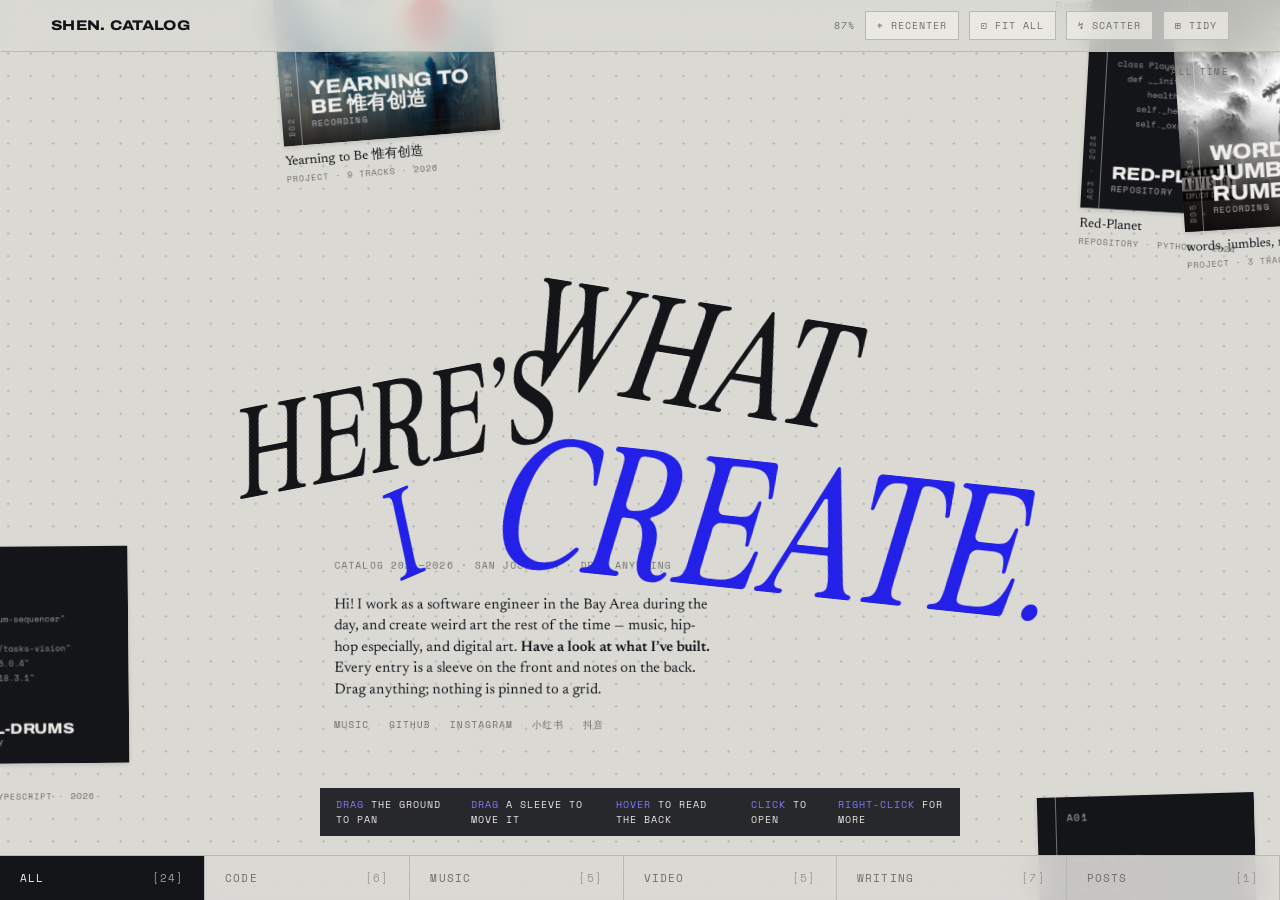
==== commit 1bf780ed: "socials" ====
--- a/canvas_ver/index.html
+++ b/canvas_ver/index.html
@@ -33,6 +33,7 @@
   --accent:#2320E8;        /* electric blue */
   --accent-deep:#1512A0;
   --accent-lift:#7C7AFF;   /* lifted, for use on the dark detail panel */
+  --tint-template:#7A4A22; /* plywood, sampled from the logo — see .face--template */
 
   --panel:#191919;
   --panel-line:#2C2C2C;
@@ -193,6 +194,13 @@
 .face--video{background:var(--paper);color:var(--ink);border:1px solid var(--ink)}
 .face--writing{background:var(--paper);color:var(--ink);border:1px solid var(--ink)}
 .face--post{background:var(--ash);color:var(--ink);border:1px solid var(--ink)}
+/* An optional per-entry tint, set with `tint:"…"` on the entry. Overrides the
+   category colour, so it has to come after the faces above. canvas-catalog is
+   the template this page itself runs on — the one sleeve about the catalog
+   rather than in it — so it wears the plywood of the logo instead of ink. */
+.face--template{background:var(--tint-template);color:var(--paper)}
+/* the warm ground is lighter than ink, so the fragment needs a little more */
+.face--template .frag{opacity:.74}
 
 .cover__no{font-family:var(--mono);font-size:11px;letter-spacing:.12em;opacity:.75}
 .cover__title{
@@ -279,6 +287,12 @@
 .titleblock .note b{font-weight:600}
 .titleblock .note a{color:var(--accent);text-decoration:none;border-bottom:1px solid var(--accent)}
 .titleblock .note a:hover{color:var(--accent-deep);border-color:var(--accent-deep)}
+/* The one row of ways out of the catalog. Quiet by default — it sits under the
+   intro, not over the work — and only takes the accent on hover. */
+.titleblock .social{margin:18px 0 0;color:var(--ink-soft)}
+.titleblock .social a{color:var(--ink-soft);text-decoration:none;border-bottom:1px solid transparent}
+.titleblock .social a:hover{color:var(--accent);border-color:var(--accent)}
+.titleblock .social i{font-style:normal;color:var(--rule);padding:0 7px}
 
 
 /* ══════════════ the period plug ══════════════ */
@@ -1030,7 +1044,7 @@
    cta:"Open repo", href:"https://github.com/rt-wang/visual-drums", date:"2026-04-13",
    frag:"\"gesture-drum-sequencer\"\n\n\"@mediapipe/tasks-vision\"\n\"tone\": \"^15.0.4\"\n\"react\": \"^18.3.1\""},
 
-  {no:"A06", cat:"code", title:"canvas-catalog", year:"2026", format:"Repository · HTML",
+  {no:"A06", cat:"code", tint:"template", title:"canvas-catalog", year:"2026", format:"Repository · HTML",
    blurb:"The template this page runs on: every work is a record sleeve on an infinite draggable plane. One static HTML file, one content file, no build step.",
    rows:[["Language","HTML"],["Stars","0"],["Source","GitHub"]],
    cta:"Open repo", href:"https://github.com/rt-wang/canvas-catalog", date:"2026-08-29",
@@ -1313,25 +1327,33 @@
 function loadLayout(){
   try{
     const raw = JSON.parse(localStorage.getItem(STORE_KEY));
-    if(raw && Array.isArray(raw.layout)){
-      topZ = raw.topZ || topZ;
-      // entries added since this session was saved get tidy positions appended,
-      // rather than discarding the whole arrangement (and the title with it)
-      if(raw.layout.length !== ENTRIES.length){
-        const rest = scatterLayout(20260829);
-        raw.layout = raw.layout.slice(0, ENTRIES.length);
-        while(raw.layout.length < ENTRIES.length) raw.layout.push(rest[raw.layout.length]);
-      }
-      /* A session saved while Tidy was on reopens as a grid forever, because the
-         grid went to storage as if it were the arrangement. Every other source
-         of a layout rotates its sleeves and tidyLayout() alone zeroes them, so
-         an all-zero rotation is that grid's signature: drop it back to the home
-         arrangement, keeping the headline and intro block where they were. */
-      if(raw.layout.length && raw.layout.every(o => o.rot === 0)) raw.layout = homeLayout();
-      raw.head  = Array.isArray(raw.head) && raw.head.length === HOME_HEAD.length ? raw.head : null;
-      raw.title = raw.title || null;
-      return raw;
-    }
+    if(!raw || !raw.layout) return null;
+    topZ = raw.topZ || topZ;
+
+    /* Sessions used to store the layout as a positional array, which silently
+       hands every sleeve its neighbour's place the moment an entry is inserted
+       anywhere but the end. Keyed by `no`, adding or reordering cannot disturb
+       it; a legacy array is still honoured, but only while its length agrees. */
+    const keyed = !Array.isArray(raw.layout);
+    const positional = !keyed && raw.layout.length === ENTRIES.length ? raw.layout : null;
+    const home = homeLayout();
+    let L = ENTRIES.map((e, i) => (keyed ? raw.layout[e.no] : positional && positional[i]) || home[i]);
+
+    /* A session saved while Tidy was on reopens as a grid forever, because the
+       grid went to storage as if it were the arrangement. Every other source of
+       a layout rotates its sleeves and tidyLayout() alone zeroes them, so an
+       all-zero rotation is that grid's signature: drop it back to home. */
+    if(L.length && L.every(o => o.rot === 0)) L = home;
+
+    /* A sleeve's size belongs to its ENTRY, not to the arrangement — it is just
+       CAT_SIZE[cat], and nothing on the plane ever changes it. Restoring a
+       stored one is what let a sleeve wear another category's dimensions after
+       the entry list shifted under a positional save. Always re-derive. */
+    raw.layout = L.map((o, i) => ({ ...o, size: CAT_SIZE[ENTRIES[i].cat] || 240 }));
+
+    raw.head  = Array.isArray(raw.head) && raw.head.length === HOME_HEAD.length ? raw.head : null;
+    raw.title = raw.title || null;
+    return raw;
   }catch(_){}
   return null;
 }
@@ -1339,8 +1361,11 @@
 /* the words and the intro block are draggable too, so they persist as well */
 function saveLayout(){
   try{
+    const L = untidyLayout || baseLayout || layout;
+    const byNo = {};
+    ENTRIES.forEach((e, i) => { if(L[i]) byNo[e.no] = L[i]; });
     localStorage.setItem(STORE_KEY, JSON.stringify({
-      layout: untidyLayout || baseLayout || layout, topZ,
+      layout: byNo, topZ,
       head: headNodes.map(el => ({ ...el._pos, size: parseFloat(el.style.fontSize) || 132 })),
       title: { x: TITLE_POS.x, y: TITLE_POS.y }
     }));
@@ -1379,7 +1404,8 @@
   return '' +
   '<div class="sleeve">' +
     '<div class="sleeve__inner">' +
-      '<div class="face face--front face--' + e.cat + '">' +
+      '<div class="face face--front face--' + e.cat +
+          (e.tint ? " face--" + e.tint : "") + '">' +
         '<div class="spine"><span>' + e.no + ' · ' + e.year + '</span></div>' +
         '<div class="cover__no">' + e.no + '</div>' +
         coverArt(e) +
@@ -1406,16 +1432,32 @@
   '</div>';
 }
 
+/* Where to find him. The music platforms all live behind the one Linktree
+   rather than being listed out; the two Chinese platforms keep their own names.
+   Add a row here and it appears in the intro — the article footers carry the
+   same list, kept in build-articles.js. */
+const SOCIALS = [
+  { label: "Music",     href: "https://linktr.ee/shendot" },
+  { label: "GitHub",    href: "https://github.com/rt-wang" },
+  { label: "Instagram", href: "https://www.instagram.com/shendottttt/" },
+  { label: "小红书",     href: "https://www.xiaohongshu.com/user/profile/5baf1950244c3800014fa026" },
+  { label: "抖音",       href: "https://www.douyin.com/user/MS4wLjABAAAAz9LK8Ejw_6Wdh_vzMRQ-drs7tcu3s9Xorx5Szx2OsFI" }
+];
+
+const socialRow = SOCIALS
+  .map(s => '<a href="' + s.href + '" target="_blank" rel="noopener">' + s.label + '</a>')
+  .join("<i>·</i>");
+
 const titleNode = document.createElement("div");
 titleNode.className = "node titleblock";
 titleNode.dataset.kind = "title";
 titleNode.innerHTML =
   '<p class="eyebrow mono">Catalog 2021—2026 · San Jose, CA · drag anything</p>' +
   '<p class="note">Hi! I work as a software engineer in the Bay Area during the day, and create ' +
-  '<a href="https://linktr.ee/shendot" target="_blank" rel="noopener">weird art</a> the rest of ' +
-  'the time — music, hip-hop especially, and digital art. ' +
+  'weird art the rest of the time — music, hip-hop especially, and digital art. ' +
   '<b>Have a look at what I&rsquo;ve built.</b> Every entry is a sleeve on the front and notes on ' +
-  'the back. Drag anything; nothing is pinned to a grid.</p>';
+  'the back. Drag anything; nothing is pinned to a grid.</p>' +
+  '<p class="social mono">' + socialRow + '</p>';
 planeEl.appendChild(titleNode);
 titleNode._pos = TITLE_POS;
 
@@ -2719,6 +2761,9 @@
 const readerFrame   = document.getElementById("readerFrame");
 const CATALOG_TITLE = document.title;
 let readerOpen = false;
+/* how many reader entries deep we are, so "Catalog" can be one jump rather than
+   a series of steps back through every article visited on the way */
+let readerDepth = 0;
 
 const ARTICLE_URL = /\/articles\/[^\/]+\.html$/;
 const CATALOG_URL = /(^|\/)index\.html$|\/$/;
@@ -2743,16 +2788,29 @@
   if(framedUrl && w) w.location.replace(url);
   else readerFrame.setAttribute("src", url);
   framedUrl = url;
-}
-
-/* the tab is named by whatever is on screen */
+  armFrame();
+}
+
+/* "Catalog" means the catalog, not "one step back": from the second article in
+   a chain a single back() only reaches the first, which reads as the button
+   being broken. Jump the whole depth in one go. */
+function toCatalog(){
+  if(readerDepth > 0) history.go(-readerDepth); else closeReader();
+}
+
+/* The tab is named by whatever is on screen. Mid-navigation the frame still
+   reports the PREVIOUS article's title, so only trust it once the document
+   showing is actually the one we asked for. */
 function syncTitle(){
-  const d = readerOpen ? readerFrame.contentDocument : null;
-  document.title = (d && d.title) || CATALOG_TITLE;
+  let d = null;
+  try{ d = readerOpen ? readerFrame.contentDocument : null; }catch(_){}
+  const settled = d && d.location && framedUrl &&
+                  d.location.pathname === new URL(framedUrl, location.origin).pathname;
+  document.title = (settled && d.title) || CATALOG_TITLE;
 }
 
 function openReader(url, push){
-  if(push) history.pushState({ reader: url }, "", url);
+  if(push) history.pushState({ reader: url, depth: ++readerDepth }, "", url);
   if(framedUrl !== url) frameTo(url);
   readerEl.classList.add("is-open");
   readerOpen = true;
@@ -2773,27 +2831,29 @@
 
 /* The framed page is same-origin, so its own links can be kept honest: its
    "← Catalog" returns to the canvas we are still holding rather than loading a
-   second copy of it inside the frame. */
-readerFrame.addEventListener("load", () => {
-  /* a frame that finishes loading after we already closed must not retitle the
-     tab — closing and reopening quickly otherwise leaves the article's name
-     sitting above the catalog. */
-  if(!readerOpen) return;
+   second copy of it inside the frame. Wiring is per-document and idempotent. */
+function wireFrame(){
   let d = null;
-  try{ d = readerFrame.contentDocument; }catch(_){ return; }
-  if(!d) return;
+  try{ d = readerFrame.contentDocument; }catch(_){ return false; }
+  if(!d || d.__readerWired) return false;
+  if(!d.location || d.location.href === "about:blank") return false;
+  d.__readerWired = true;
 
   syncTitle();
 
-  d.querySelectorAll("a[href]").forEach(a => {
-    const u = new URL(a.getAttribute("href"), d.baseURI);
-    if(u.origin !== location.origin){ a.target = "_blank"; a.rel = "noopener"; }
-  });
-
   d.addEventListener("click", ev => {
-    const u = readable(ev.target.closest && ev.target.closest("a[href]"), ev);
+    const a = ev.target.closest && ev.target.closest("a[href]");
+    if(!a) return;
+    /* An outside link has to leave the frame instead of replacing the article
+       inside it. Setting target here works because the default action reads it
+       after the listeners have run. */
+    if(new URL(a.getAttribute("href"), d.baseURI).origin !== location.origin){
+      a.target = "_blank"; a.rel = "noopener";
+      return;
+    }
+    const u = readable(a, ev);
     if(!u) return;
-    if(CATALOG_URL.test(u.pathname)){ ev.preventDefault(); history.back(); }
+    if(CATALOG_URL.test(u.pathname)){ ev.preventDefault(); toCatalog(); }
     else if(ARTICLE_URL.test(u.pathname)){            /* article → article */
       ev.preventDefault();
       openReader(u.pathname + u.search + u.hash, true);
@@ -2801,8 +2861,28 @@
   });
 
   /* Esc still closes, even though the keystroke lands inside the frame. */
-  d.addEventListener("keydown", ev => { if(ev.key === "Escape") history.back(); });
-});
+  d.addEventListener("keydown", ev => { if(ev.key === "Escape") toCatalog(); });
+  /* <title> lands during the parse, after we wire — pick it up when it does */
+  d.addEventListener("readystatechange", syncTitle);
+  return true;
+}
+
+/* An article is on screen and clickable well before the frame fires `load`,
+   because `load` waits on the webfonts. Wiring on `load` therefore left a gap —
+   short with a warm cache, seconds without one — in which a "← Catalog" click
+   escaped the guard above and navigated the FRAME to the catalog, nesting a
+   whole second copy of the canvas inside the reader. So arm as soon as the new
+   document exists. The old document is already flagged, so the poll keeps
+   going until the new one actually appears. */
+function armFrame(){
+  let tries = 0;
+  (function poll(){
+    if(wireFrame() || ++tries > 600) return;
+    requestAnimationFrame(poll);
+  })();
+}
+
+readerFrame.addEventListener("load", () => { wireFrame(); if(readerOpen) syncTitle(); });
 
 /* every article link, wherever it is drawn — the detail CTA today, a blog index
    tomorrow — opens here instead of navigating. */
@@ -2815,6 +2895,7 @@
 
 window.addEventListener("popstate", ev => {
   const url = ev.state && ev.state.reader;
+  readerDepth = (ev.state && ev.state.depth) || 0;
   if(url) openReader(url, false); else closeReader();
 });
 
@@ -2825,7 +2906,7 @@
 document.addEventListener("keydown", ev => {
   /* while reading, the canvas shortcuts are not the reader's to steal */
   if(readerOpen){
-    if(ev.key === "Escape") history.back();
+    if(ev.key === "Escape") toCatalog();
     return;
   }
   if(ev.key === "Escape"){
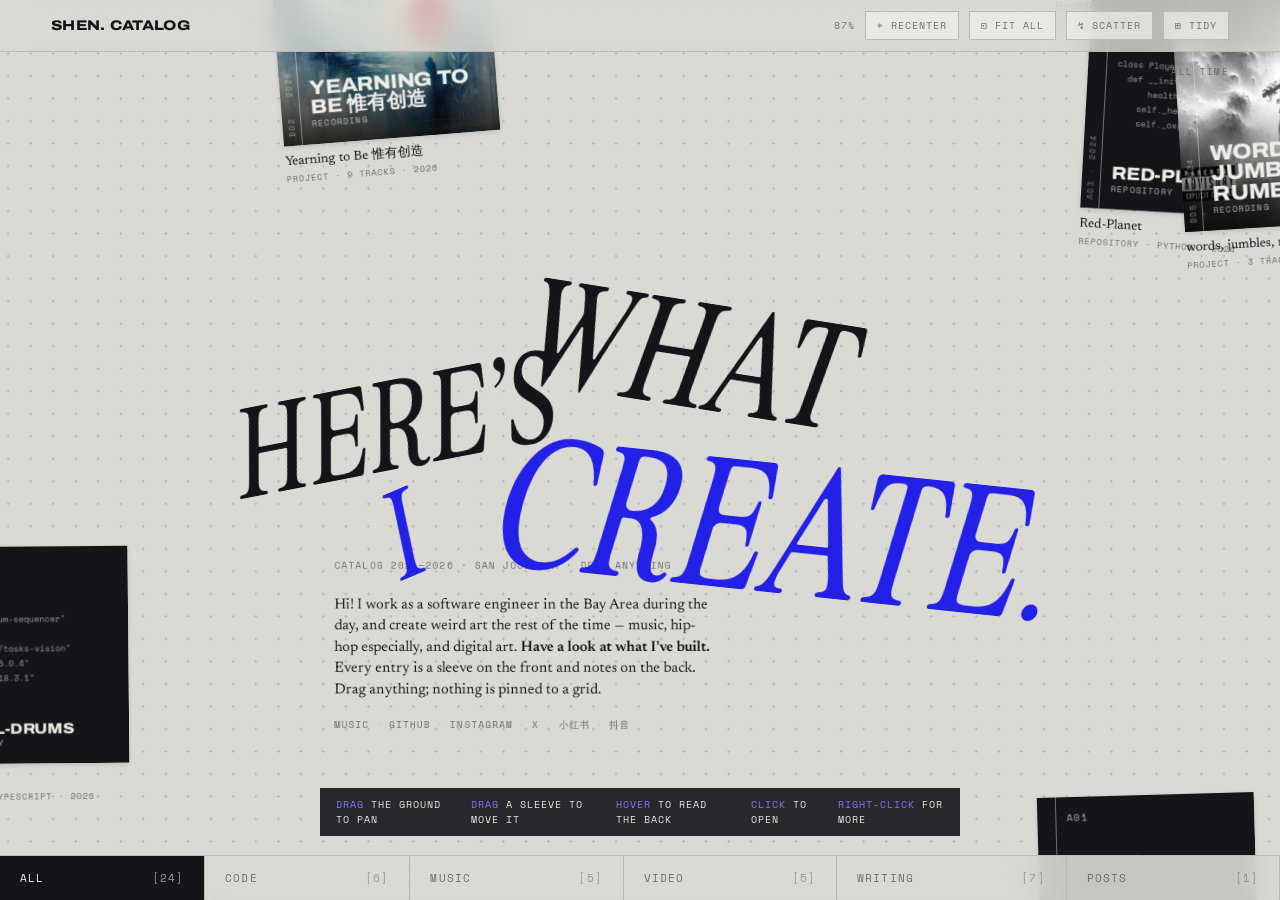
==== commit 72a07001: "fix nav" ====
--- a/canvas_ver/index.html
+++ b/canvas_ver/index.html
@@ -1440,6 +1440,7 @@
   { label: "Music",     href: "https://linktr.ee/shendot" },
   { label: "GitHub",    href: "https://github.com/rt-wang" },
   { label: "Instagram", href: "https://www.instagram.com/shendottttt/" },
+  { label: "X",         href: "https://x.com/shendottt" },
   { label: "小红书",     href: "https://www.xiaohongshu.com/user/profile/5baf1950244c3800014fa026" },
   { label: "抖音",       href: "https://www.douyin.com/user/MS4wLjABAAAAz9LK8Ejw_6Wdh_vzMRQ-drs7tcu3s9Xorx5Szx2OsFI" }
 ];
@@ -2841,6 +2842,11 @@
 
   syncTitle();
 
+  /* A generated article carries its own parse-time guard and talks to us by
+     postMessage. Attaching ours too would act on the same click twice — two
+     steps back instead of one. Only wire pages that cannot guard themselves. */
+  if(d.documentElement.getAttribute("data-reader-aware")) return true;
+
   d.addEventListener("click", ev => {
     const a = ev.target.closest && ev.target.closest("a[href]");
     if(!a) return;
@@ -2874,13 +2880,36 @@
    whole second copy of the canvas inside the reader. So arm as soon as the new
    document exists. The old document is already flagged, so the poll keeps
    going until the new one actually appears. */
+/* Poll until the document actually showing is both wired and finished, not
+   merely until something got wired: a navigating frame can briefly hand out a
+   placeholder document, and stopping on that one left the real article
+   unguarded until its load event — exactly the gap this is here to close. */
 function armFrame(){
   let tries = 0;
   (function poll(){
-    if(wireFrame() || ++tries > 600) return;
+    wireFrame();
+    let settled = false;
+    try{
+      const d = readerFrame.contentDocument;
+      settled = !!d && !!d.__readerWired && d.readyState === "complete";
+    }catch(_){}
+    if(settled || ++tries > 600) return;
     requestAnimationFrame(poll);
   })();
 }
+
+/* The article's own guard reports here. Same-origin and from our frame only. */
+window.addEventListener("message", ev => {
+  if(ev.origin !== location.origin) return;
+  if(ev.source !== readerFrame.contentWindow) return;
+  const m = ev.data;
+  if(!m || !m.reader) return;
+  if(m.reader === "escape"){ toCatalog(); return; }
+  if(m.reader !== "go" || !m.href) return;
+  const u = new URL(m.href, location.origin);
+  if(CATALOG_URL.test(u.pathname)) toCatalog();
+  else if(ARTICLE_URL.test(u.pathname)) openReader(u.pathname + u.search + u.hash, true);
+});
 
 readerFrame.addEventListener("load", () => { wireFrame(); if(readerOpen) syncTitle(); });
 
